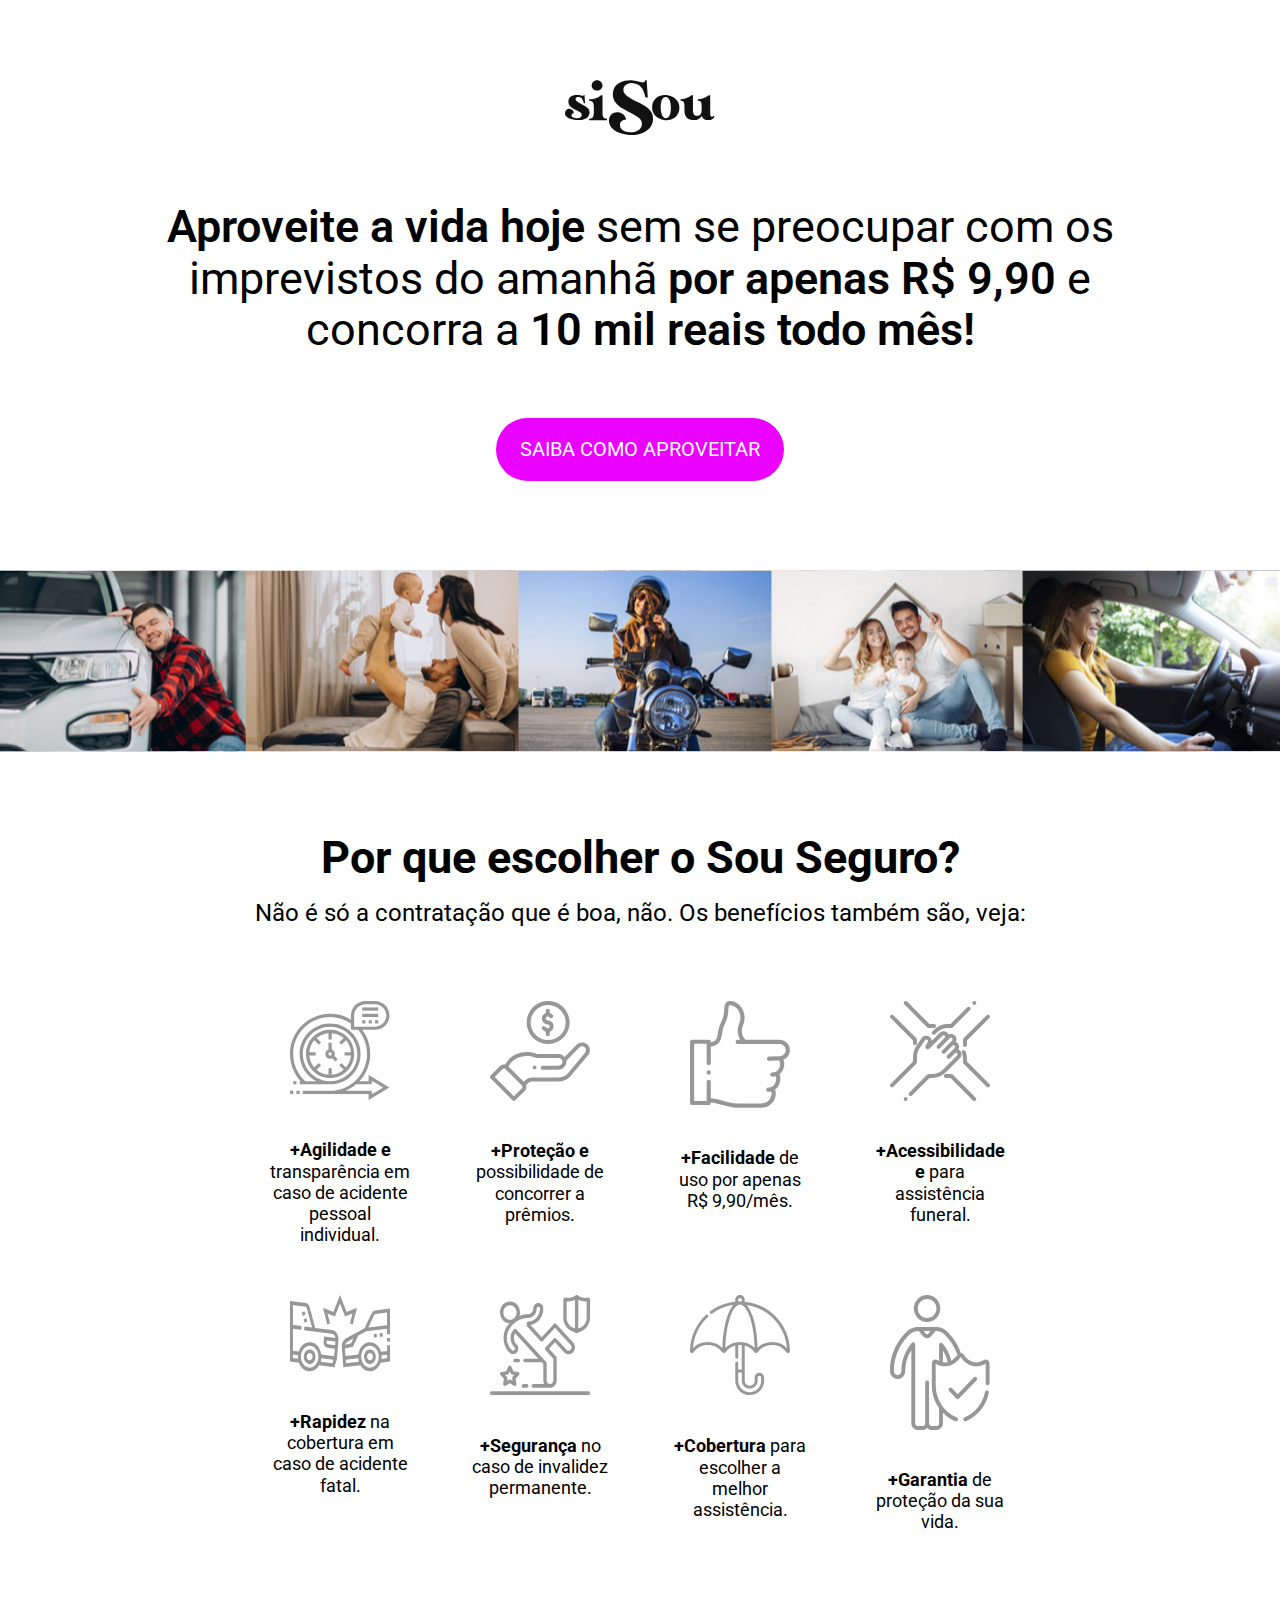
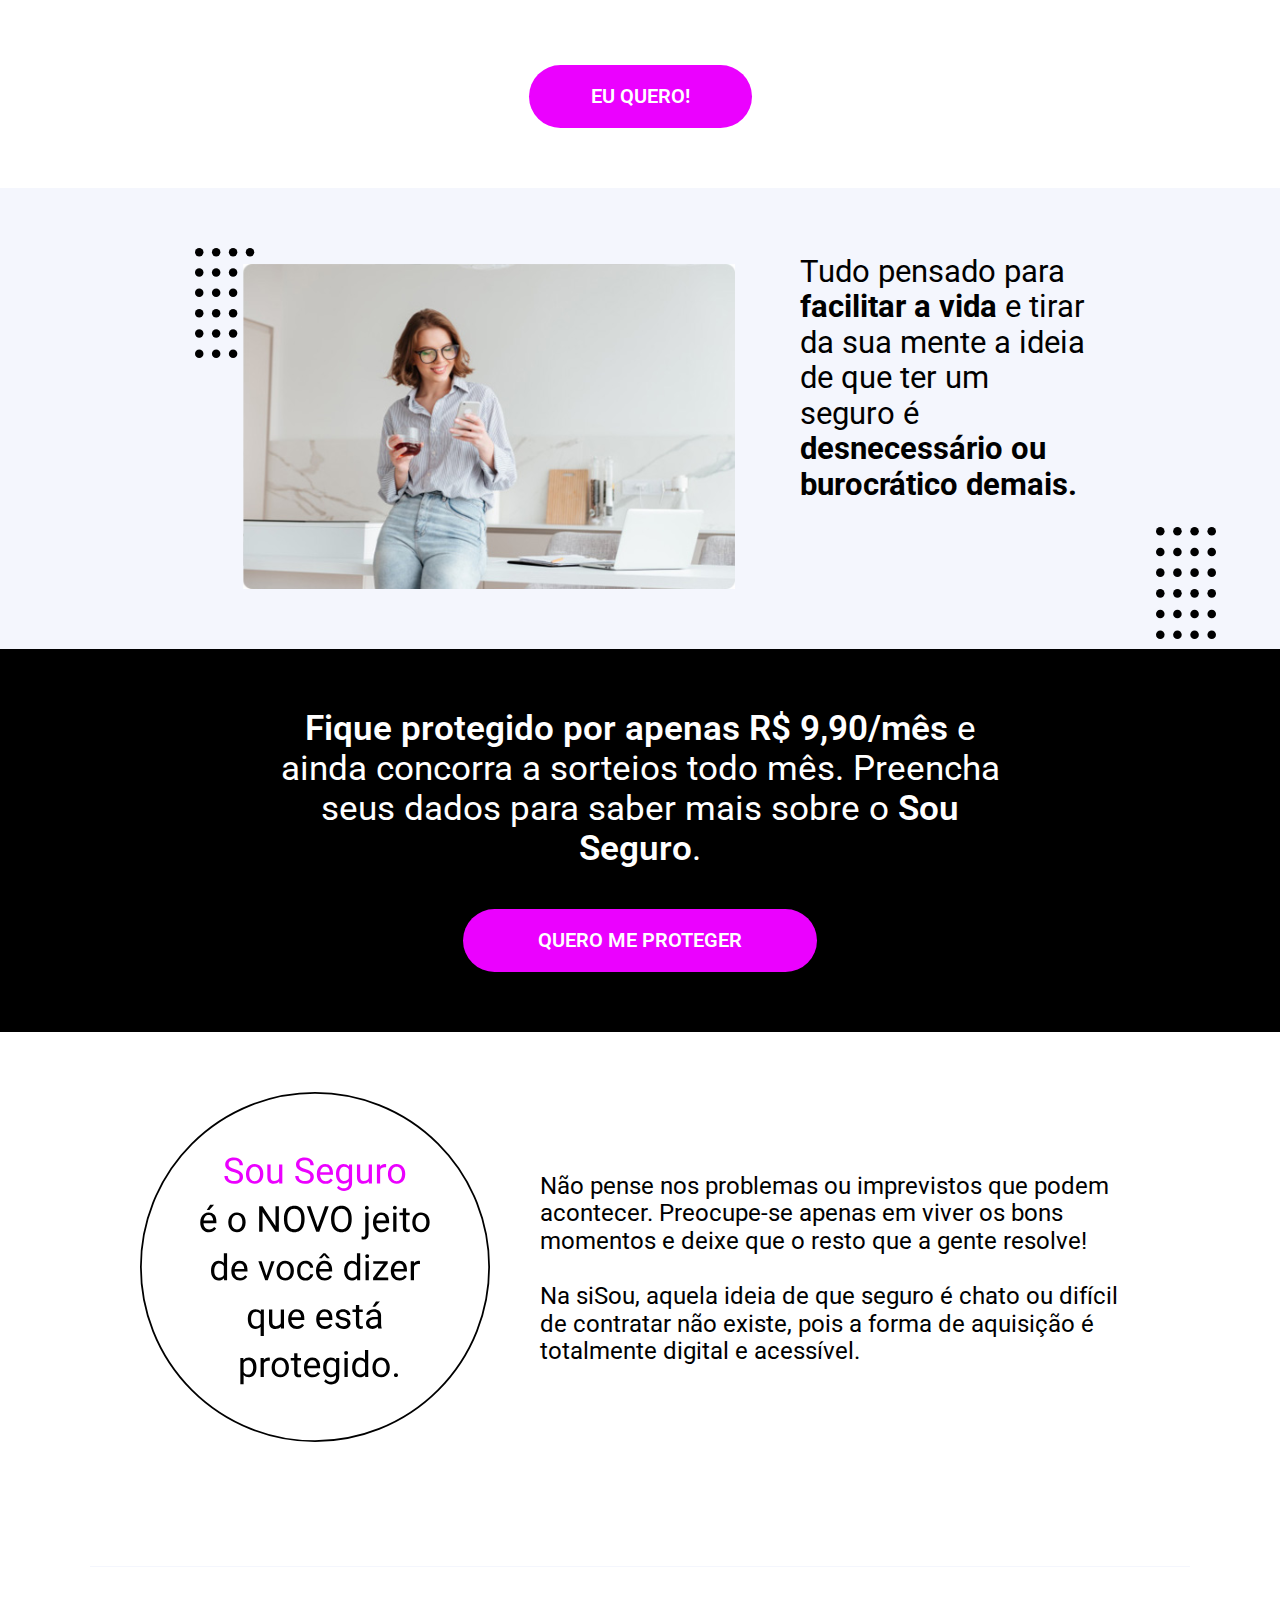
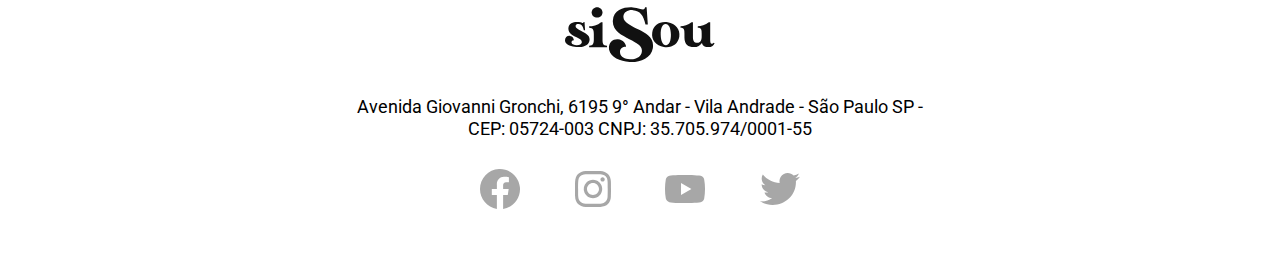
==== index.html @ 0c8514da "home changed for index" ====
<!DOCTYPE html>
<html lang="en">
  <head>
    <meta charset="UTF-8" />
    <meta http-equiv="X-UA-Compatible" content="IE=edge,chrome=1" />

    <!-- Meta para HTML puro -->
    <title></title>
    <meta
      name="viewport"
      content="width=device-width, initial-scale=1, maximum-scale=5"
    />
    <meta name="description" content="" />
    <meta name="keywords" content="Sample, HTML5, CSS3" />

    <!-- Meta para Publicação do Facebook -->
    <meta property="og:locale" content="pt-br" />
    <meta property="og:url" content="https://joilsonmslopes.github.io/sisou/" />
    <meta property="og:title" content="" />
    <meta property="og:site_name" content="" />
    <meta property="og:description" content="" />
    <!-- <meta
      property="og:image"
      content="./assets/img/placeholder-facebook-meta.jpg"
    /> -->
    <meta property="og:type" content="website" />

    <!-- Meta para Publicação do Twitter -->
    <meta name="twitter:site" content="" />
    <meta name="twitter:title" content="" />
    <meta name="twitter:description" content="" />
    <meta
      name="twitter:url"
      content="https://joilsonmslopes.github.io/sisou/"
    />
    <!-- <meta
      name="twitter:image"
      content="./assets/img/placeholder-facebook-meta.jpg"
    /> -->
    <meta name="twitter:card" content="summary" />

    <link rel="canonical" href="https://joilsonmslopes.github.io/sisou/" />
    <!-- Tag exclusiva da Home -->
    
    <link
      rel="icon"
      type="image/png"
      sizes="32x32"
      href="imgs/favicon.png"
    />

    <link rel="stylesheet" href="css/styles.css" />
    <title>siSou</title>
  </head>
  <body>

    <header id="moduleHeader">
      <div class="container">
        <div class="logo">
          <img src="imgs/logo.svg" alt="Logomarca siSou">
        </div>
  
        <h1>
          <span>Aproveite a vida hoje</span> sem se preocupar com os imprevistos do amanhã <span>por apenas R$ 9,90</span>
          e concorra a <span>10 mil reais todo mês!</span>
        </h1>
  
        <a href="#" class="btn-cta">SAIBA COMO APROVEITAR</a>
      </div>
    </header>

    <section id="moduleBanner">
      <div class="banner-wrapper"></div>
    </section>

    <section id="moduleBenefits">
      <div class="container">
        <div class="title">
          <h2>Por que escolher o Sou Seguro?</h2>
          <p>Não é só a contratação que é boa, não. Os benefícios também são, veja:</p>
        </div>

        <div class="info-icon-wrapper">
          <div class="wrapper-2">
            <div class="info-icon-single">
              <img src="imgs/agilidade.svg" alt="+Agilidade">
              <h3><span>+Agilidade e</span> transparência em caso de acidente pessoal individual.</h3>
            </div>
  
            <div class="info-icon-single">
              <img src="imgs/protecao.svg" alt="+Proteção">
              <h3><span>+Proteção e</span> possibilidade de concorrer a prêmios.</h3>
            </div>
  
            <div class="info-icon-single">
              <img src="imgs/facilidade.svg" alt="+Facilidade">
              <h3><span>+Facilidade</span> de uso por apenas R$ 9,90/mês.</h3>
            </div>
  
            <div class="info-icon-single">
              <img src="imgs/acessibilidade.svg" alt="+Acessibilidade">
              <h3><span>+Acessibilidade e</span> para assistência funeral.</h3>
            </div>
          </div>
          
          <div class="wrapper-2">
            <div class="info-icon-single">
              <img src="imgs/rapidez.svg" alt="+Rapidez">
              <h3><span>+Rapidez</span> na cobertura em caso de acidente fatal.</h3>
            </div>
  
            <div class="info-icon-single">
              <img src="imgs/seguranca.svg" alt="+Segurança">
              <h3><span>+Segurança</span> no caso de invalidez permanente.</h3>
            </div>
  
            <div class="info-icon-single">
              <img src="imgs/cobertura.svg" alt="+Cobertura">
              <h3><span>+Cobertura</span> para escolher a melhor assistência.</h3>
            </div>
  
            <div class="info-icon-single">
              <img src="imgs/garantia.svg" alt="+Garantia">
              <h3><span>+Garantia</span> de proteção da sua vida.</h3>
            </div>
          </div>
        </div>
      </div>

      <a href="#" class="btn-cta">EU QUERO!</a>
    </section>
    
    <section id="moduleFeature">
      <div class="container">
        <div class="image">
          <img class="photo" src="imgs/image-feature-with-points.svg" alt="Mulher com suco olhando celular">
        </div>
        <div class="info">
          <img src="imgs/points-group-right.svg" alt="Imagem com pontinhos" class="points-right">
          <h2>Tudo pensado para <span>facilitar a vida</span> e tirar da sua mente a ideia de que ter um seguro é <span>desnecessário ou burocrático demais.</span></h2>
        </div>
      </div>
    </section>

    <section id="moduleFeature-1">
      <div class="container">
        <h2><span>Fique protegido por apenas R$ 9,90/mês</span> e ainda concorra a sorteios 
          todo mês. Preencha seus dados para saber mais sobre o <span>Sou Seguro</span>. 
          </h2>

        <a href="#" class="btn-cta">QUERO ME PROTEGER</a>
      </div>
    </section>

    <section id="moduleFeature-2">
      <div class="container">
        <div class="circle">
          <img src="imgs/circle-text.svg" alt="Sou Seguro.">
        </div>
        <div class="content">
          <p>Não pense nos problemas ou imprevistos que podem acontecer. Preocupe-se apenas em viver os bons momentos e deixe que o resto que a gente resolve!
            <br><br>
            Na siSou, aquela ideia de que seguro é chato ou difícil de contratar não existe, pois a forma de aquisição é totalmente digital e acessível. 
            </p>
        </div>
      </div>
    </section>

    <footer id="moduleFooter">
      <div class="container">
        <a href="#"><img class="logo" src="imgs/logo.svg" alt="Logotipo siSou"></a>
        <div class="text-content">
          <h3>Avenida Giovanni Gronchi, 6195 9° Andar - Vila Andrade - São Paulo SP - 
            CEP: 05724-003 CNPJ: 35.705.974/0001-55</h3>
          </div>
          <div class="icons">
            <a href="http://" target="_blank" rel="noopener noreferrer"><img src="imgs/facebook.svg" alt="Facebook"></a>
            <a href="http://" target="_blank" rel="noopener noreferrer"><img src="imgs/instagram.svg" alt="Instagram"></a>
            <a href="http://" target="_blank" rel="noopener noreferrer"><img src="imgs/youtube.svg" alt="YouTube"></a>
            <a href="http://" target="_blank" rel="noopener noreferrer"><img src="imgs/twitter.svg" alt="Twitter"></a>
            
          </div>
      </div>
      
    </footer>

  </body>
</html>
---- css/styles.css ----
@import url("https://fonts.googleapis.com/css2?family=Roboto:ital,wght@0,100;0,300;0,400;0,500;0,700;0,900;1,100;1,300;1,400;1,500;1,700;1,900&display=swap");
* {
  margin: 0;
  padding: 0;
  -webkit-box-sizing: border-box;
          box-sizing: border-box;
}

body {
  height: 100%;
  font-family: "Roboto", sans-serif;
}

html {
  line-height: 1.15;
  /* 1 */
  -webkit-text-size-adjust: 100%;
  /* 2 */
  font-family: "Roboto", sans-serif;
}

#moduleHeader {
  width: 100%;
  max-width: 1400px;
}

#moduleHeader .container {
  width: 100%;
  max-width: 1140px;
  margin: 0 auto;
  padding: 80px;
  display: -webkit-box;
  display: -ms-flexbox;
  display: flex;
  -webkit-box-orient: vertical;
  -webkit-box-direction: normal;
      -ms-flex-direction: column;
          flex-direction: column;
  -webkit-box-align: center;
      -ms-flex-align: center;
          align-items: center;
  -webkit-box-pack: center;
      -ms-flex-pack: center;
          justify-content: center;
}

@media only screen and (max-width: 560px) {
  #moduleHeader .container {
    padding: 30px;
  }
}

#moduleHeader .logo {
  width: 100%;
  text-align: center;
}

#moduleHeader .logo img {
  max-width: 150px;
}

#moduleHeader h1 {
  font-size: 2.81rem;
  font-weight: 400;
  text-align: center;
  margin-top: 62px;
}

#moduleHeader h1 span {
  font-weight: 600;
  font-size: 2.81rem;
}

@media only screen and (max-width: 768px) {
  #moduleHeader h1 span {
    font-size: 2.25rem;
  }
}

@media only screen and (max-width: 768px) {
  #moduleHeader h1 span {
    font-size: 1.75rem;
  }
}

@media only screen and (max-width: 768px) {
  #moduleHeader h1 {
    font-size: 2.25rem;
  }
}

@media only screen and (max-width: 768px) {
  #moduleHeader h1 {
    font-size: 1.75rem;
  }
}

#moduleHeader a.btn-cta {
  background-color: #EB01FF;
  color: white;
  font-size: 1.25rem;
  padding: 20px 24px;
  margin-top: 62px;
  border-radius: 50px;
  text-decoration: none;
}

@media only screen and (max-width: 768px) {
  #moduleHeader a.btn-cta {
    padding: 15px 19px;
    font-size: 1rem;
  }
}

@media only screen and (max-width: 560px) {
  #moduleHeader a.btn-cta {
    font-size: .9rem;
  }
}

#moduleBanner {
  width: 100%;
  max-width: 1400px;
  display: -webkit-box;
  display: -ms-flexbox;
  display: flex;
  -webkit-box-align: center;
      -ms-flex-align: center;
          align-items: center;
  -webkit-box-pack: center;
      -ms-flex-pack: center;
          justify-content: center;
}

#moduleBanner .banner-wrapper {
  width: 100%;
  height: 200px;
  background: url("../imgs/strip-fullscreen.svg");
  background-repeat: no-repeat;
  background-size: 100% 100%;
}

@media only screen and (max-width: 768px) {
  #moduleBanner .banner-wrapper {
    background: url("../imgs/strip-mediumscreen.svg");
    background-size: 100% 100%;
    background-repeat: no-repeat;
  }
}

@media only screen and (max-width: 560px) {
  #moduleBanner .banner-wrapper {
    background: url("../imgs/strip-mobile.svg");
    background-size: 100% 100%;
    background-repeat: no-repeat;
  }
}

#moduleBenefits {
  width: 100%;
  max-width: 1400px;
  display: -webkit-box;
  display: -ms-flexbox;
  display: flex;
  -webkit-box-orient: vertical;
  -webkit-box-direction: normal;
      -ms-flex-direction: column;
          flex-direction: column;
  -webkit-box-align: center;
      -ms-flex-align: center;
          align-items: center;
  -webkit-box-pack: center;
      -ms-flex-pack: center;
          justify-content: center;
}

#moduleBenefits .title {
  text-align: center;
}

#moduleBenefits .title h2 {
  font-size: 2.81rem;
  line-height: 3.43rem;
  font-weight: 700;
  margin-top: 70px;
}

@media only screen and (max-width: 768px) {
  #moduleBenefits .title h2 {
    font-size: 2.25rem;
    line-height: 2.43rem;
    padding: 0 5%;
    margin-top: 50px;
  }
}

@media only screen and (max-width: 768px) {
  #moduleBenefits .title h2 {
    font-size: 1.75rem;
    line-height: 2rem;
  }
}

#moduleBenefits .title p {
  font-size: 1.5rem;
  line-height: 3.43rem;
  font-weight: 400;
}

@media only screen and (max-width: 768px) {
  #moduleBenefits .title p {
    font-size: 1.25rem;
    line-height: 1.43rem;
    padding: 15px 5% 0 5%;
  }
}

@media only screen and (max-width: 560px) {
  #moduleBenefits .title p {
    font-size: 1rem;
    line-height: 1.25rem;
  }
}

#moduleBenefits .info-icon-wrapper {
  width: 100%;
  max-width: 1200px;
  margin: 40px auto;
  text-align: center;
}

#moduleBenefits .info-icon-wrapper .wrapper-2 {
  width: 100%;
  max-width: 1200px;
  display: -webkit-box;
  display: -ms-flexbox;
  display: flex;
  -webkit-box-align: start;
      -ms-flex-align: start;
          align-items: flex-start;
  -webkit-box-pack: center;
      -ms-flex-pack: center;
          justify-content: center;
}

#moduleBenefits .info-icon-wrapper .wrapper-2 .info-icon-single {
  padding: 20px;
  width: 100%;
  max-width: 200px;
}

#moduleBenefits .info-icon-wrapper .wrapper-2 .info-icon-single img {
  width: 100%;
  max-width: 100px;
}

#moduleBenefits .info-icon-wrapper .wrapper-2 .info-icon-single h3 {
  width: 100%;
  max-width: 200px;
  font-size: 1.15rem;
  font-weight: 400;
  margin: 25px auto 0 auto;
  padding: 10px;
}

#moduleBenefits .info-icon-wrapper .wrapper-2 .info-icon-single h3 span {
  font-size: 1.15rem;
  font-weight: 700;
}

@media only screen and (max-width: 768px) {
  #moduleBenefits .info-icon-wrapper .wrapper-2 .info-icon-single h3 span {
    font-size: 1rem;
  }
}

@media only screen and (max-width: 768px) {
  #moduleBenefits .info-icon-wrapper .wrapper-2 .info-icon-single h3 {
    font-size: 1rem;
  }
}

@media only screen and (max-width: 768px) {
  #moduleBenefits .info-icon-wrapper .wrapper-2 .info-icon-single {
    width: 100%;
    max-width: 270px;
  }
}

@media only screen and (max-width: 768px) {
  #moduleBenefits .info-icon-wrapper .wrapper-2 {
    -ms-flex-wrap: wrap;
        flex-wrap: wrap;
  }
}

#moduleBenefits a.btn-cta {
  width: 100%;
  max-width: 223px;
  background-color: #EB01FF;
  color: white;
  font-size: 1.25rem;
  padding: 20px 24px;
  font-weight: 600;
  margin-top: 62px;
  border-radius: 50px;
  text-decoration: none;
  text-align: center;
}

@media only screen and (max-width: 768px) {
  #moduleBenefits a.btn-cta {
    padding: 15px 19px;
    font-size: 1rem;
  }
}

@media only screen and (max-width: 560px) {
  #moduleBenefits a.btn-cta {
    margin-top: 42px;
    font-size: .9rem;
  }
}

#moduleFeature {
  width: 100%;
  max-width: 1400px;
  padding: 60px;
  margin-top: 60px;
  background-color: #F4F6FD;
  position: relative;
}

#moduleFeature .container {
  width: 100%;
  max-width: 900px;
  margin: 0 auto;
  display: -webkit-box;
  display: -ms-flexbox;
  display: flex;
  -webkit-box-align: center;
      -ms-flex-align: center;
          align-items: center;
  -webkit-box-pack: center;
      -ms-flex-pack: center;
          justify-content: center;
}

@media only screen and (max-width: 992px) {
  #moduleFeature .container {
    -webkit-box-orient: vertical;
    -webkit-box-direction: normal;
        -ms-flex-direction: column;
            flex-direction: column;
  }
}

#moduleFeature .container .image {
  width: 60%;
  position: relative;
  display: -webkit-box;
  display: -ms-flexbox;
  display: flex;
  -webkit-box-align: center;
      -ms-flex-align: center;
          align-items: center;
  -webkit-box-pack: center;
      -ms-flex-pack: center;
          justify-content: center;
}

#moduleFeature .container .image .photo {
  position: relative;
  width: 100%;
  max-width: 581px;
  min-width: 300px;
  z-index: 99;
}

@media only screen and (max-width: 992px) {
  #moduleFeature .container .image {
    width: 100%;
  }
}

#moduleFeature .container .info {
  width: 40%;
  max-width: 350px;
  display: -webkit-box;
  display: -ms-flexbox;
  display: flex;
  -webkit-box-align: center;
      -ms-flex-align: center;
          align-items: center;
  -webkit-box-pack: center;
      -ms-flex-pack: center;
          justify-content: center;
}

#moduleFeature .container .info h2 {
  font-size: 1.93rem;
  margin: -70px 0px 10px 65px;
  font-weight: 400;
}

@media only screen and (max-width: 992px) {
  #moduleFeature .container .info h2 {
    margin: 60px 0px 30px 0px;
  }
}

@media only screen and (max-width: 768px) {
  #moduleFeature .container .info h2 {
    font-size: 1.5rem;
  }
}

@media only screen and (max-width: 560px) {
  #moduleFeature .container .info h2 {
    font-size: 1.25rem;
  }
}

#moduleFeature .container .info h2 span {
  font-weight: 700;
}

@media only screen and (max-width: 992px) {
  #moduleFeature .container .info {
    width: 100%;
    max-width: 500px;
    margin: 0 auto;
  }
}

#moduleFeature .container .points-right {
  width: 100%;
  max-width: 60px;
  position: absolute;
  bottom: 10px;
  right: 5%;
}

@media only screen and (max-width: 768px) {
  #moduleFeature .container .points-right {
    width: 100%;
    max-width: 50px;
  }
}

@media only screen and (max-width: 560px) {
  #moduleFeature .container .points-right {
    width: 100%;
    max-width: 40px;
  }
}

#moduleFeature-1 {
  width: 100%;
  max-width: 1400px;
  padding: 60px;
  background-color: #000000;
}

@media only screen and (max-width: 768px) {
  #moduleFeature-1 {
    padding: 60px 40px;
  }
}

@media only screen and (max-width: 560px) {
  #moduleFeature-1 {
    padding: 60px 30px;
  }
}

#moduleFeature-1 .container {
  width: 100%;
  max-width: 800px;
  margin: 0 auto;
  display: -webkit-box;
  display: -ms-flexbox;
  display: flex;
  -webkit-box-orient: vertical;
  -webkit-box-direction: normal;
      -ms-flex-direction: column;
          flex-direction: column;
  -webkit-box-align: center;
      -ms-flex-align: center;
          align-items: center;
  -webkit-box-pack: center;
      -ms-flex-pack: center;
          justify-content: center;
}

#moduleFeature-1 .container h2 {
  color: #ffffff;
  text-align: center;
  font-weight: 400;
  padding: 0px 30px;
  font-size: 2.18rem;
}

#moduleFeature-1 .container h2 span {
  font-weight: 600;
}

@media only screen and (max-width: 768px) {
  #moduleFeature-1 .container h2 {
    font-size: 1.8rem;
    padding: 0px 20px;
  }
}

@media only screen and (max-width: 560px) {
  #moduleFeature-1 .container h2 {
    font-size: 1.5rem;
    padding: 0px 10px;
  }
}

#moduleFeature-1 .container a.btn-cta {
  width: 100%;
  max-width: 354px;
  background-color: #EB01FF;
  color: white;
  font-size: 1.25rem;
  padding: 20px 24px;
  font-weight: 600;
  margin-top: 40px;
  border-radius: 50px;
  text-decoration: none;
  text-align: center;
}

@media only screen and (max-width: 768px) {
  #moduleFeature-1 .container a.btn-cta {
    max-width: 304px;
    padding: 15px 19px;
    font-size: 1rem;
  }
}

@media only screen and (max-width: 560px) {
  #moduleFeature-1 .container a.btn-cta {
    font-size: .9rem;
  }
}

#moduleFeature-2 {
  width: 100%;
  max-width: 1400px;
  padding: 60px;
}

@media only screen and (max-width: 768px) {
  #moduleFeature-2 {
    padding: 60px 40px;
  }
}

@media only screen and (max-width: 560px) {
  #moduleFeature-2 {
    padding: 60px 30px;
  }
}

#moduleFeature-2 .container {
  width: 100%;
  max-width: 1000px;
  margin: 0 auto;
  display: -webkit-box;
  display: -ms-flexbox;
  display: flex;
  -webkit-box-align: center;
      -ms-flex-align: center;
          align-items: center;
  -webkit-box-pack: justify;
      -ms-flex-pack: justify;
          justify-content: space-between;
}

@media only screen and (max-width: 992px) {
  #moduleFeature-2 .container {
    -webkit-box-orient: vertical;
    -webkit-box-direction: normal;
        -ms-flex-direction: column;
            flex-direction: column;
  }
}

#moduleFeature-2 .container .circle {
  width: 100%;
  max-width: 400px;
  min-width: 250px;
}

@media only screen and (max-width: 992px) {
  #moduleFeature-2 .container .circle {
    display: -webkit-box;
    display: -ms-flexbox;
    display: flex;
    -webkit-box-align: center;
        -ms-flex-align: center;
            align-items: center;
    -webkit-box-pack: center;
        -ms-flex-pack: center;
            justify-content: center;
  }
}

#moduleFeature-2 .container .circle img {
  width: 100%;
  max-width: 350px;
}

@media only screen and (max-width: 768px) {
  #moduleFeature-2 .container .circle img {
    max-width: 300;
  }
}

@media only screen and (max-width: 560px) {
  #moduleFeature-2 .container .circle img {
    max-width: 275px;
  }
}

#moduleFeature-2 .container .content {
  width: 100%;
  max-width: 600px;
}

@media only screen and (max-width: 992px) {
  #moduleFeature-2 .container .content {
    margin-top: 40px;
  }
}

#moduleFeature-2 .container .content p {
  font-size: 1.5rem;
  font-weight: 400;
}

@media only screen and (max-width: 992px) {
  #moduleFeature-2 .container .content p {
    text-align: center;
  }
}

@media only screen and (max-width: 768px) {
  #moduleFeature-2 .container .content p {
    font-size: 1.25rem;
  }
}

@media only screen and (max-width: 560px) {
  #moduleFeature-2 .container .content p {
    font-size: 1rem;
  }
}

#moduleFooter {
  width: 100%;
  max-width: 1400px;
  margin-top: 60px;
}

#moduleFooter .container {
  width: 100%;
  max-width: 1100px;
  border-top: 1px solid #F4F6FD;
  margin: 0 auto;
  display: -webkit-box;
  display: -ms-flexbox;
  display: flex;
  -webkit-box-orient: vertical;
  -webkit-box-direction: normal;
      -ms-flex-direction: column;
          flex-direction: column;
  -webkit-box-align: center;
      -ms-flex-align: center;
          align-items: center;
  -webkit-box-pack: center;
      -ms-flex-pack: center;
          justify-content: center;
  padding: 40px;
}

#moduleFooter .container .logo {
  width: 100%;
  max-width: 150px;
}

@media only screen and (max-width: 560px) {
  #moduleFooter .container .logo {
    max-width: 100px;
  }
}

#moduleFooter .container .text-content {
  margin-top: 30px;
  width: 100%;
  max-width: 600px;
  text-align: center;
}

#moduleFooter .container .text-content h3 {
  font-size: 1.15rem;
  font-weight: 400;
}

@media only screen and (max-width: 560px) {
  #moduleFooter .container .text-content h3 {
    font-size: 1rem;
  }
}

#moduleFooter .container .icons {
  width: 100%;
  max-width: 320px;
  display: -webkit-box;
  display: -ms-flexbox;
  display: flex;
  -webkit-box-align: center;
      -ms-flex-align: center;
          align-items: center;
  -webkit-box-pack: justify;
      -ms-flex-pack: justify;
          justify-content: space-between;
  margin-top: 30px;
}

#moduleFooter .container .icons a {
  text-decoration: none;
}

#moduleFooter .container .icons img {
  width: 100%;
  max-width: 40px;
}
/*# sourceMappingURL=styles.css.map */
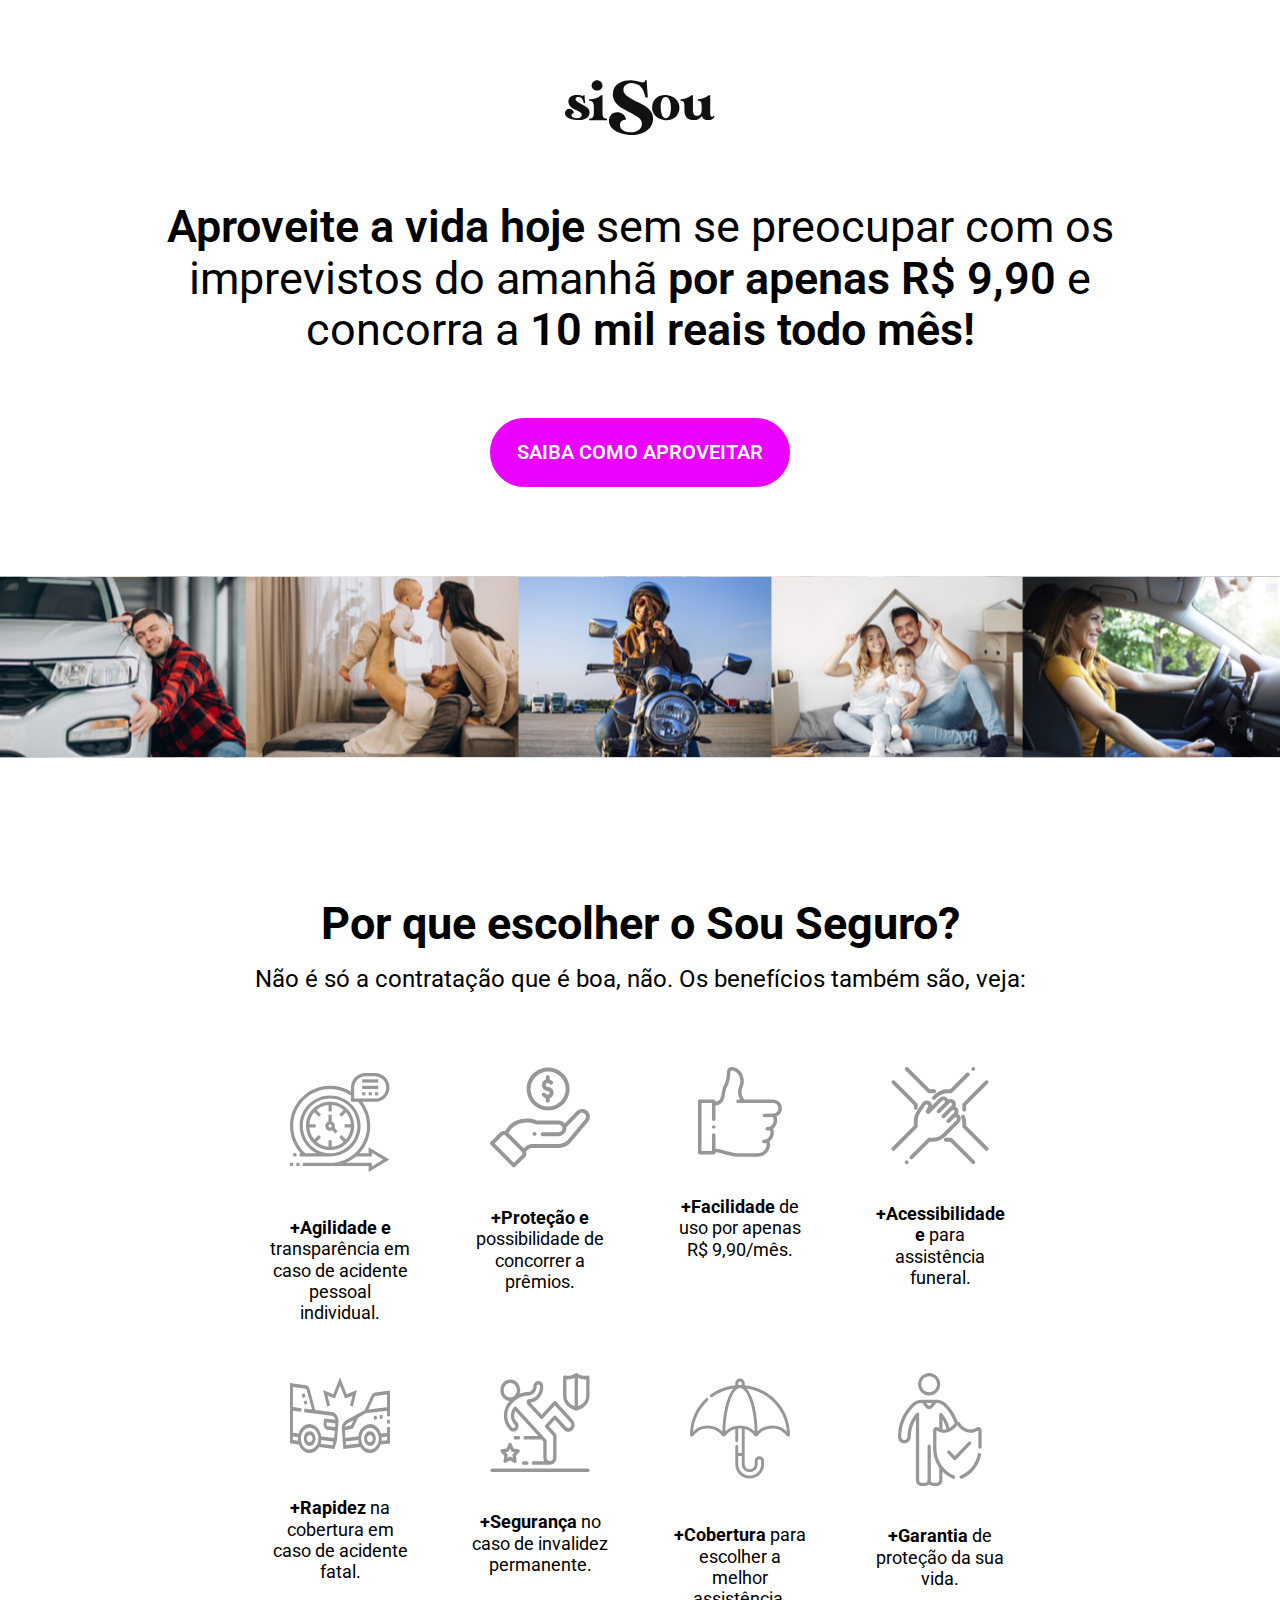
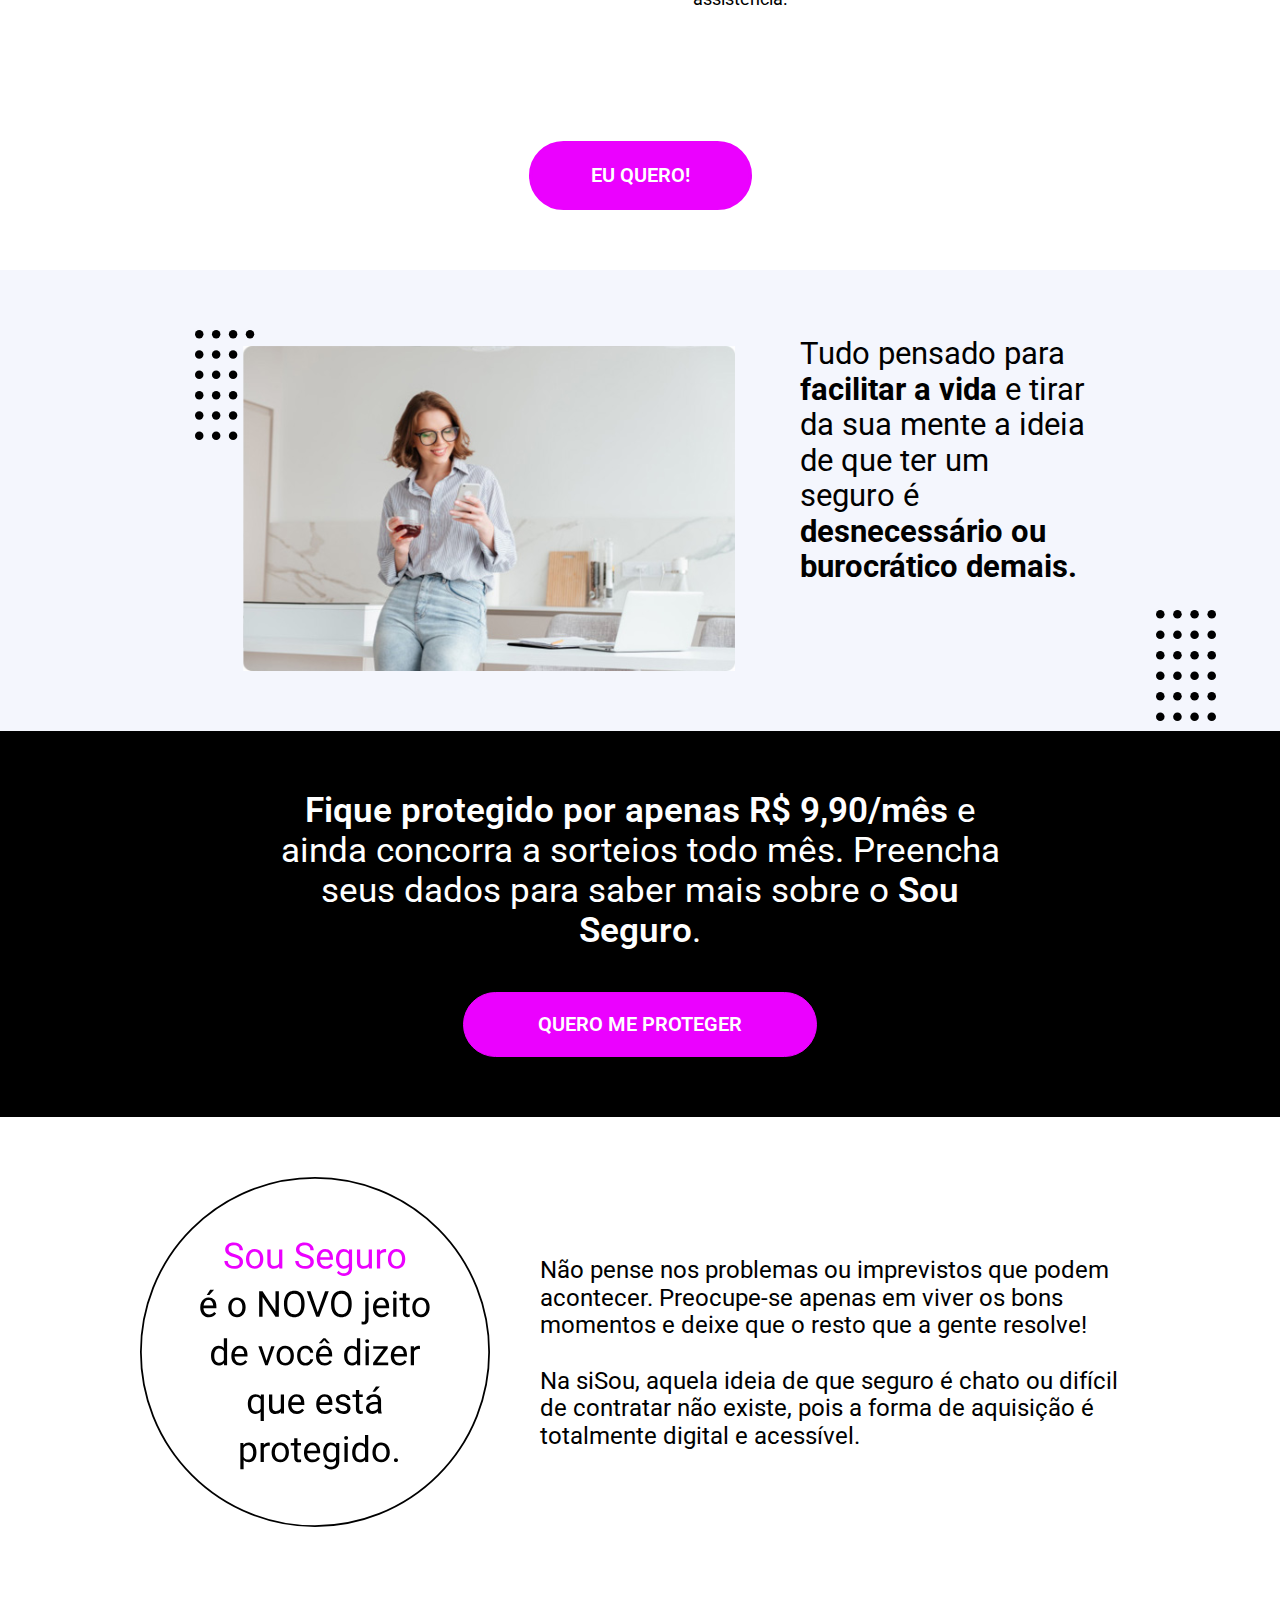
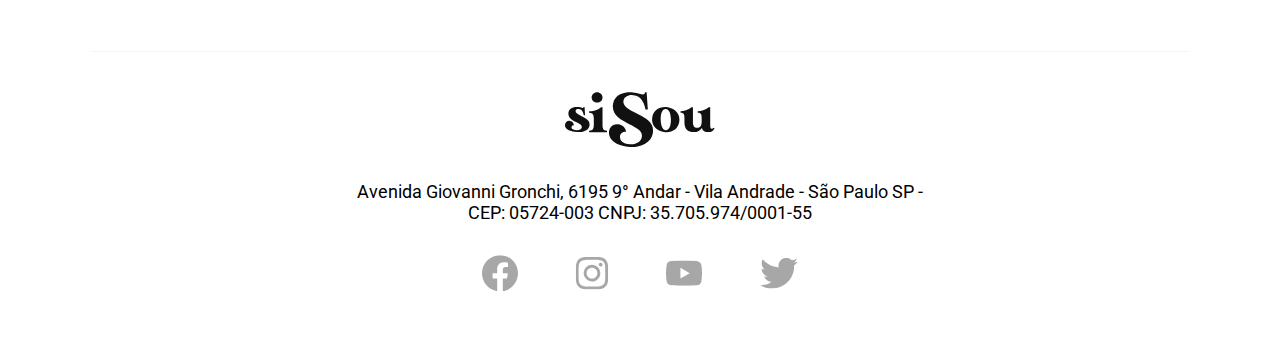
==== commit 5769f0cb: "update layout size and svg transitions" ====
--- a/index.html
+++ b/index.html
@@ -16,9 +16,9 @@
     <!-- Meta para Publicação do Facebook -->
     <meta property="og:locale" content="pt-br" />
     <meta property="og:url" content="https://joilsonmslopes.github.io/sisou/" />
-    <meta property="og:title" content="" />
-    <meta property="og:site_name" content="" />
-    <meta property="og:description" content="" />
+    <meta property="og:title" content="Sou Seguro é o NOVO jeito de você dizer que está protegido." />
+    <meta property="og:site_name" content="siSou" />
+    <meta property="og:description" content="Aproveite a vida hoje sem se preocupar com os imprevistos do amanhã." />
     <!-- <meta
       property="og:image"
       content="./assets/img/placeholder-facebook-meta.jpg"
@@ -26,9 +26,9 @@
     <meta property="og:type" content="website" />
 
     <!-- Meta para Publicação do Twitter -->
-    <meta name="twitter:site" content="" />
-    <meta name="twitter:title" content="" />
-    <meta name="twitter:description" content="" />
+    <meta name="twitter:site" content="Sou Seguro é o NOVO jeito de você dizer que está protegido." />
+    <meta name="twitter:title" content="siSou" />
+    <meta name="twitter:description" content="Aproveite a vida hoje sem se preocupar com os imprevistos do amanhã." />
     <meta
       name="twitter:url"
       content="https://joilsonmslopes.github.io/sisou/"
@@ -50,7 +50,7 @@
     />
 
     <link rel="stylesheet" href="css/styles.css" />
-    <title>siSou</title>
+    <title>siSou - Sou Seguro é o NOVO jeito de você dizer que está protegido.</title>
   </head>
   <body>
 
@@ -65,12 +65,14 @@
           e concorra a <span>10 mil reais todo mês!</span>
         </h1>
   
-        <a href="#" class="btn-cta">SAIBA COMO APROVEITAR</a>
+        <a href="https://sisou.com.br/lead" class="btn-cta">SAIBA COMO APROVEITAR</a>
       </div>
     </header>
 
     <section id="moduleBanner">
-      <div class="banner-wrapper"></div>
+      <div class="container">
+        <div class="banner-wrapper"></div>
+      </div>
     </section>
 
     <section id="moduleBenefits">
@@ -83,51 +85,113 @@
         <div class="info-icon-wrapper">
           <div class="wrapper-2">
             <div class="info-icon-single">
-              <img src="imgs/agilidade.svg" alt="+Agilidade">
+              <svg width="112" height="111" viewBox="0 0 112 111" fill="none" xmlns="http://www.w3.org/2000/svg">
+                <path d="M88.0582 89.8553H77.829C85.2834 81.833 89.8553 71.0953 89.8553 59.3045C89.8553 49.5282 86.678 40.097 80.8589 32.3479H95.2466C104.164 32.3479 111.421 25.0912 111.421 16.1739C111.421 7.25671 104.164 0 95.2466 0H84.4639C75.5467 0 68.29 7.25671 68.29 16.1739V20.9237C61.2651 16.6322 53.2572 14.3768 44.9276 14.3768C20.1545 14.3768 0 34.5314 0 59.3045C0 70.6801 4.32923 81.585 11.9975 89.8553H10.7826V93.4495H44.9276C63.7559 93.4495 79.0726 78.1327 79.0726 59.3045C79.0726 40.4762 63.7559 25.1595 44.9276 25.1595C26.0994 25.1595 10.7826 40.4762 10.7826 59.3045C10.7826 72.657 18.4886 84.2447 29.6864 89.8553H17.1066C8.51648 82.0271 3.59421 70.9353 3.59421 59.3045C3.59421 36.5136 22.1367 17.9711 44.9276 17.9711C53.3453 17.9711 61.3945 20.4942 68.29 25.2332V32.3479H76.226C82.6884 39.8454 86.261 49.3773 86.261 59.3045C86.261 82.0954 67.7185 100.638 44.9276 100.638H14.3768V104.232H44.9276H88.0582V111L111.32 97.0437L88.0582 83.0874V89.8553ZM14.3768 59.3045C14.3768 42.4584 28.0816 28.7537 44.9276 28.7537C61.7737 28.7537 75.4784 42.4584 75.4784 59.3045C75.4784 76.1505 61.7737 89.8553 44.9276 89.8553C28.0816 89.8553 14.3768 76.1505 14.3768 59.3045ZM71.8842 16.1739C71.8842 9.23712 77.5271 3.59421 84.4639 3.59421H95.2466C102.183 3.59421 107.826 9.23712 107.826 16.1739C107.826 23.1108 102.183 28.7537 95.2466 28.7537H71.8842V16.1739ZM91.6524 89.4347L104.333 97.0437L91.6524 104.653V100.638H62.5267C66.7499 98.8336 70.6352 96.3931 74.0785 93.4495H91.6524V89.4347Z" fill="#979797"/>
+                <path d="M3.59424 89.8552H7.18845V93.4494H3.59424V89.8552Z" fill="#979797"/>
+                <path d="M0 100.638H3.59421V104.232H0V100.638Z" fill="#979797"/>
+                <path d="M7.18848 100.638H10.7827V104.232H7.18848V100.638Z" fill="#979797"/>
+                <path d="M71.8841 59.3045C71.8841 44.4406 59.7914 32.3479 44.9275 32.3479C30.0637 32.3479 17.9709 44.4406 17.9709 59.3045C17.9709 74.1683 30.0637 86.2611 44.9275 86.2611C59.7914 86.2611 71.8841 74.1683 71.8841 59.3045ZM32.2202 69.4707L27.2045 74.4864C24.0649 70.8275 22.045 66.1928 21.655 61.1034H28.7536V57.5092H21.6568C22.0468 52.418 24.0667 47.785 27.2063 44.1261L32.222 49.1418L34.7631 46.6007L29.7474 41.585C33.4063 38.4455 38.041 36.4255 43.1304 36.0356V43.1305H46.7246V36.0338C51.8158 36.4237 56.4488 38.4437 60.1077 41.5832L55.092 46.5989L57.6331 49.1401L62.6488 44.1243C65.7883 47.7832 67.8083 52.418 68.1982 57.5074H61.1015V61.1016H68.1982C67.8083 66.1928 65.7883 70.8257 62.6488 74.4846L57.6331 69.4689L55.092 72.01L60.1077 77.0257C56.4488 80.1653 51.814 82.1852 46.7246 82.5752V75.4784H43.1304V82.5752C38.0392 82.1852 33.4063 80.1653 29.7474 77.0257L34.7631 72.01L32.2202 69.4707Z" fill="#979797"/>
+                <path d="M44.9277 64.6959C45.758 64.6959 46.5343 64.4928 47.237 64.155L50.8456 67.7636L53.3867 65.2225L49.7781 61.6139C50.1159 60.9112 50.319 60.1349 50.319 59.3046C50.319 56.9648 48.8112 54.9879 46.7248 54.2439V46.7249H43.1306V54.2439C41.0441 54.9879 39.5364 56.9648 39.5364 59.3046C39.5364 62.277 41.9553 64.6959 44.9277 64.6959ZM44.9277 57.5075C45.9179 57.5075 46.7248 58.3144 46.7248 59.3046C46.7248 60.2948 45.9179 61.1017 44.9277 61.1017C43.9375 61.1017 43.1306 60.2948 43.1306 59.3046C43.1306 58.3144 43.9375 57.5075 44.9277 57.5075Z" fill="#979797"/>
+                <path d="M80.8696 7.18848H98.8407V10.7827H80.8696V7.18848Z" fill="#979797"/>
+                <path d="M80.8696 14.377H98.8407V17.9712H80.8696V14.377Z" fill="#979797"/>
+                <path d="M95.2466 21.5652H98.8408V25.1594H95.2466V21.5652Z" fill="#979797"/>
+                <path d="M88.0581 21.5652H91.6523V25.1594H88.0581V21.5652Z" fill="#979797"/>
+                <path d="M80.8696 21.5652H84.4638V25.1594H80.8696V21.5652Z" fill="#979797"/>
+              </svg>
               <h3><span>+Agilidade e</span> transparência em caso de acidente pessoal individual.</h3>
             </div>
   
             <div class="info-icon-single">
-              <img src="imgs/protecao.svg" alt="+Proteção">
+              <svg width="101" height="101" viewBox="0 0 101 101" fill="none" xmlns="http://www.w3.org/2000/svg">
+                <path d="M46.3786 68.4505C47.1485 67.6796 47.1485 66.4321 46.3786 65.6611C45.6086 64.8931 44.3611 64.8931 43.5911 65.6611C42.8222 66.4321 42.8222 67.6796 43.5911 68.4505C44.3611 69.2185 45.6086 69.2185 46.3786 68.4505Z" fill="#979797"/>
+                <path d="M37.0466 21.6767C37.0466 33.6286 46.7714 43.3532 58.7231 43.3532C70.675 43.3532 80.3998 33.6286 80.3998 21.6767C80.3998 9.7238 70.675 0 58.7231 0C46.7714 0 37.0466 9.7238 37.0466 21.6767ZM76.4585 21.6767C76.4585 31.4552 68.5028 39.4119 58.7231 39.4119C48.9436 39.4119 40.9879 31.4552 40.9879 21.6767C40.9879 11.898 48.9436 3.94126 58.7231 3.94126C68.5028 3.94126 76.4585 11.898 76.4585 21.6767Z" fill="#979797"/>
+                <path d="M22.698 100.339C23.4613 101.109 24.7049 101.117 25.4788 100.355L35.0331 90.9433C36.6558 89.3195 37.1496 86.9163 36.4353 84.8276L38.4902 82.8459C39.597 81.7768 41.0541 81.1877 42.5941 81.1877H68.7906C73.4382 81.1877 77.8309 79.4033 81.1611 76.1625C81.2976 76.0287 80.1206 77.4157 99.033 54.8123C101.838 51.4937 101.418 46.5111 98.0965 43.7025C94.7954 40.921 89.851 41.3204 87.0378 44.5824L75.4103 56.5331C73.9416 54.7266 71.7029 53.5996 69.2833 53.5996H47.3092C44.1823 52.2917 40.8647 51.6294 37.4411 51.6294C27.9523 51.6294 19.6664 56.0125 15.2198 64.2291C13.3468 63.8748 11.371 64.4407 9.94929 65.8624L0.57486 75.2647C-0.190183 76.0327 -0.192151 77.2743 0.572153 78.0442L22.698 100.339ZM37.4401 55.5707C40.4584 55.5707 43.3766 56.178 46.1157 57.3762C46.3651 57.4851 46.6336 57.5418 46.9059 57.5418H69.2833C71.42 57.5418 73.2246 59.284 73.2246 61.4821C73.2246 63.6555 71.4565 65.4236 69.2833 65.4236H53.2054C52.1178 65.4236 51.2352 66.3062 51.2352 67.3937C51.2352 68.483 52.1178 69.3649 53.2054 69.3649H69.2833C73.6297 69.3649 77.1659 65.8287 77.1659 61.4821C77.1659 61.1357 77.1407 60.7922 77.0966 60.4524C88.3449 48.8893 89.9311 47.2646 89.9984 47.1838C91.4026 45.5266 93.8963 45.3157 95.5547 46.7142C97.2149 48.1174 97.4248 50.6094 96.0167 52.2762L78.3419 73.4062C75.7607 75.8836 72.3728 77.2474 68.7906 77.2474H42.5941C40.0264 77.2474 37.597 78.229 35.753 80.0097L34.0783 81.6265L18.6405 66.1886C22.2486 59.4205 29.0197 55.5707 37.4401 55.5707ZM12.7387 68.6476C13.3882 67.9981 14.3863 67.8806 15.1784 68.3704C15.5192 68.5784 14.5403 67.6862 32.2457 85.3687C33.0341 86.1559 32.9917 87.411 32.2572 88.1453L24.1121 96.1695L4.75019 76.6593L12.7387 68.6476Z" fill="#979797"/>
+                <path d="M56.3585 9.85363V12.1626C54.0648 12.9759 52.4172 15.1666 52.4172 17.7354C52.4172 20.9952 55.0686 23.6478 58.3286 23.6478C59.4152 23.6478 60.2997 24.5314 60.2997 25.6179C60.2997 26.7045 59.4152 27.5881 58.3286 27.5881C57.4874 27.5881 56.5778 27.0586 55.7703 26.0972C55.0696 25.2646 53.827 25.157 52.9935 25.8574C52.1612 26.5582 52.0533 27.8007 52.754 28.6333C53.8068 29.8864 55.0457 30.7594 56.3585 31.2002V33.4995C56.3585 34.589 57.241 35.4706 58.3286 35.4706C59.4172 35.4706 60.2997 34.589 60.2997 33.4995V31.1906C62.5931 30.3772 64.241 28.1868 64.241 25.6179C64.241 22.358 61.5893 19.7056 58.3286 19.7056C57.243 19.7056 56.3585 18.822 56.3585 17.7354C56.3585 16.6486 57.243 15.7643 58.3286 15.7643C59.0274 15.7643 59.7646 16.1213 60.4604 16.7949C61.2429 17.5516 62.4901 17.5304 63.2468 16.7489C64.0032 15.9673 63.983 14.7198 63.2015 13.9624C62.2016 12.9951 61.2005 12.4476 60.2997 12.1483V9.85363C60.2997 8.76409 59.4172 7.88251 58.3286 7.88251C57.241 7.88251 56.3585 8.76409 56.3585 9.85363Z" fill="#979797"/>
+              </svg>
+                
               <h3><span>+Proteção e</span> possibilidade de concorrer a prêmios.</h3>
             </div>
   
             <div class="info-icon-single">
-              <img src="imgs/facilidade.svg" alt="+Facilidade">
+              <svg width="84" height="90" viewBox="0 0 84 90" fill="none" xmlns="http://www.w3.org/2000/svg">
+                <path d="M1.75199 87.5547L15.7243 87.5547C16.6924 87.5547 17.4763 86.7698 17.4763 85.8027L17.4763 85.3116C20.6937 85.5653 23.9424 86.4624 27.3513 87.4068C31.4284 88.5356 35.6442 89.7026 39.9139 89.7026L59.5628 89.7026C64.9374 89.7026 69.2864 86.8693 71.1963 82.1235C72.2839 79.4205 72.3314 76.6329 71.4271 74.555C72.7603 73.598 73.8689 72.2683 74.6765 70.6177C76.1346 67.6374 76.2797 64.2631 75.1656 61.6643C77.0756 60.1676 78.2536 58.0168 78.7909 55.9445C79.4207 53.5174 79.2417 51.1539 78.4022 49.3491C81.6343 48.0505 83.9285 44.9518 83.9285 41.3947C83.9285 38.952 82.9812 36.7054 81.2622 35.0684C79.6013 33.4878 77.3839 32.6174 75.0178 32.6174L46.5624 32.6184C43.6779 29.4811 42.7153 24.893 44.2372 21.2294C46.5204 15.7342 46.3926 11.2967 43.8085 6.39203C41.9423 2.85064 37.4473 1.11953e-05 33.9587 1.08903e-05C33.6787 1.08658e-05 33.4058 0.0182375 33.1404 0.0565446C30.9913 0.363261 29.493 1.84429 29.0295 4.11909C28.8772 4.86731 28.8314 5.74962 28.7786 6.77162C28.6317 9.60684 28.4308 13.4895 25.9481 18.2463C24.4979 21.0231 23.998 23.9805 23.5553 26.5894C22.7433 31.3901 22.2596 34.2398 17.4764 34.7626L17.4764 34.2863C17.4764 33.3182 16.6924 32.5343 15.7243 32.5343L1.752 32.5343C0.784894 32.5343 -2.70011e-06 33.3182 -2.78474e-06 34.2863L-7.28845e-06 85.8027C-7.37308e-06 86.7707 0.784889 87.5547 1.75199 87.5547ZM3.504 36.0383L13.9723 36.0383L13.9723 52.1595C13.9723 53.1269 14.757 53.9115 15.7243 53.9115C16.6924 53.9115 17.4764 53.1269 17.4764 52.1595L17.4764 38.2785C25.2508 37.5742 26.1824 32.068 27.011 27.1743C27.4289 24.7061 27.8606 22.1538 29.0541 19.867C31.8902 14.433 32.1238 9.93177 32.278 6.95243C32.3235 6.07082 32.3628 5.30976 32.4632 4.81803C32.6814 3.7486 33.1832 3.58976 33.6359 3.52504C35.5657 3.24939 39.2788 5.3135 40.7077 8.02536C42.8082 12.0132 42.8905 15.3373 41.0016 19.8843C39.329 23.9111 39.8646 28.7383 42.2069 32.6184L40.0471 32.6184C39.0797 32.6184 38.2951 33.403 38.2951 34.3704C38.2951 35.3384 39.0797 36.1224 40.0471 36.1224L75.0178 36.1214C76.4806 36.1214 77.8401 36.6489 78.8458 37.606C79.8631 38.5752 80.4245 39.9212 80.4245 41.3947C80.4245 44.1433 78.0602 46.43 75.1537 46.4928L66.3937 46.6837C65.4266 46.7047 64.659 47.5067 64.68 48.474C64.701 49.4285 65.4813 50.1877 66.4311 50.1877C66.4439 50.1877 66.4568 50.1877 66.4694 50.1877L74.662 50.0088C75.6118 50.8775 75.9403 52.979 75.3992 55.065C75.0916 56.2513 73.7367 60.1202 69.2116 60.1202C68.2443 60.1202 67.4596 60.9051 67.4596 61.8722C67.4596 62.8395 68.2443 63.6242 69.2116 63.6242C70.2346 63.6242 71.1715 63.492 72.0258 63.252C72.6362 64.8926 72.4746 67.1448 71.5285 69.0783C71.0428 70.0711 70.0685 71.543 68.331 72.3048C68.2798 72.3239 68.2298 72.3449 68.1796 72.3697C67.5152 72.6379 66.7432 72.804 65.8499 72.804C64.8816 72.804 64.0979 73.5879 64.0979 74.556C64.0979 75.5233 64.8816 76.308 65.8499 76.308C66.6785 76.308 67.4788 76.2113 68.2415 76.0232C68.687 77.1202 68.7215 78.8858 67.9451 80.8158C67.2945 82.4337 65.1736 86.1986 59.5628 86.1986L39.9139 86.1986C36.1205 86.1986 32.3154 85.1446 28.2867 84.0296C24.7691 83.0551 21.1474 82.0541 17.4763 81.7976L17.4764 67.9276C17.4764 66.9604 16.6924 66.1756 15.7243 66.1756C14.757 66.1756 13.9723 66.9604 13.9723 67.9276L13.9723 84.0507L3.504 84.0507L3.504 36.0383Z" fill="#979797"/>
+                <path d="M15.7244 61.7964C16.6925 61.7964 17.4764 61.0118 17.4764 60.0444L17.4764 60.0426C17.4764 59.0755 16.6925 58.2915 15.7244 58.2915C14.7571 58.2915 13.9724 59.0764 13.9724 60.0444C13.9724 61.0118 14.7571 61.7964 15.7244 61.7964Z" fill="#979797"/>
+              </svg>
+                
               <h3><span>+Facilidade</span> de uso por apenas R$ 9,90/mês.</h3>
             </div>
   
             <div class="info-icon-single">
-              <img src="imgs/acessibilidade.svg" alt="+Acessibilidade">
+              <svg width="97" height="97" viewBox="0 0 97 97" fill="none" xmlns="http://www.w3.org/2000/svg">
+                <path d="M22.3607 38.3189L22.3569 40.9297C22.3554 41.9761 23.2024 42.8256 24.2486 42.8271C24.2495 42.8271 24.2505 42.8271 24.2514 42.8271C25.2964 42.8271 26.1444 41.9806 26.146 40.9354L26.1509 37.5381C26.1516 37.0348 25.952 36.5517 25.596 36.1957L3.23429 13.834C2.49429 13.0946 1.29486 13.0944 0.55486 13.834C-0.184953 14.5738 -0.184953 15.7734 0.55486 16.5134L22.3607 38.3189Z" fill="#979797"/>
+                <path d="M36.1958 25.5959C36.5513 25.9511 37.033 26.1508 37.5355 26.1508C37.5362 26.1508 37.5374 26.1508 37.5381 26.1508L42.7945 26.1434C43.8408 26.1419 44.6879 25.2926 44.6864 24.2462C44.6848 23.2006 43.837 22.3543 42.7918 22.3543C42.7909 22.3543 42.7899 22.3543 42.789 22.3543L38.3188 22.3606L16.5136 0.554962C15.7738 -0.184662 14.5742 -0.184662 13.8342 0.554962C13.0943 1.29477 13.0943 2.49439 13.8342 3.23439L36.1958 25.5959Z" fill="#979797"/>
+                <path d="M81.8267 3.78906C82.3249 3.78906 82.8137 3.58634 83.1661 3.23377C83.5185 2.88158 83.7212 2.39279 83.7212 1.89453C83.7212 1.39627 83.5185 0.907477 83.1661 0.555095C82.8137 0.202713 82.3249 0 81.8267 0C81.3284 0 80.8396 0.202524 80.4872 0.555095C80.1348 0.907667 79.9321 1.39627 79.9321 1.89453C79.9321 2.39279 80.1348 2.88158 80.4872 3.23377C80.8396 3.58634 81.3284 3.78906 81.8267 3.78906Z" fill="#979797"/>
+                <path d="M41.0716 29.5558C40.3318 30.2958 40.3318 31.4952 41.0716 32.2352C41.4416 32.605 41.9264 32.7901 42.4112 32.7901C42.896 32.7901 43.381 32.605 43.7508 32.2352L45.4536 30.5322C48.2829 27.7029 52.0426 26.146 56.0429 26.146C56.0501 26.146 56.0575 26.146 56.0645 26.146L59.4618 26.1507C59.4627 26.1507 59.4635 26.1507 59.4644 26.1507C59.9668 26.1507 60.4488 25.9511 60.804 25.5958L77.6172 8.78285C78.357 8.04304 78.357 6.84343 77.6172 6.10342C76.8774 5.3638 75.6778 5.3638 74.938 6.10342L58.6808 22.3606L56.0698 22.3568C56.0605 22.3568 56.0518 22.3568 56.0427 22.3568C51.0306 22.3568 46.319 24.3081 42.7742 27.8528L41.0716 29.5558Z" fill="#979797"/>
+                <path d="M70.8492 37.5382L70.8568 42.7945C70.8583 43.8399 71.7061 44.6862 72.7513 44.6862C72.7523 44.6862 72.7532 44.6862 72.7542 44.6862C73.8005 44.6847 74.6476 43.8354 74.6461 42.7888L74.6396 38.3187L96.4451 16.5133C97.1849 15.7734 97.1849 14.5738 96.4451 13.8338C95.7055 13.0942 94.5056 13.0942 93.7658 13.8338L71.4041 36.1957C71.0484 36.5517 70.8485 37.0346 70.8492 37.5382Z" fill="#979797"/>
+                <path d="M96.445 80.4865L74.6394 58.6809L74.6432 56.0699C74.6468 53.5806 74.165 51.153 73.2113 48.854C72.8104 47.8874 71.7019 47.4291 70.7355 47.8298C69.7689 48.2307 69.3105 49.3392 69.7113 50.3056C70.4724 52.1404 70.8568 54.078 70.8539 56.0644L70.849 59.4616C70.8483 59.965 71.0479 60.4481 71.4039 60.8041L93.7658 83.166C94.1358 83.5358 94.6206 83.7209 95.1054 83.7209C95.5902 83.7209 96.0752 83.5358 96.445 83.166C97.1849 82.4259 97.185 81.2263 96.445 80.4865Z" fill="#979797"/>
+                <path d="M60.8042 71.4042C60.4488 71.0489 59.967 70.8493 59.4646 70.8493C59.4639 70.8493 59.4627 70.8493 59.462 70.8493L54.2056 70.8567C53.1592 70.8582 52.3122 71.7075 52.3137 72.7538C52.3152 73.7994 53.163 74.6457 54.2083 74.6457C54.2092 74.6457 54.2101 74.6457 54.2111 74.6457L58.6812 74.6395L80.4869 96.4451C80.8569 96.8149 81.3417 97 81.8265 97C82.3113 97 82.7963 96.8149 83.1661 96.4451C83.9059 95.7053 83.9059 94.5057 83.1661 93.7657L60.8042 71.4042Z" fill="#979797"/>
+                <path d="M15.1735 93.2108C14.6752 93.2108 14.1864 93.4133 13.834 93.7658C13.4816 94.1182 13.2789 94.607 13.2789 95.1053C13.2789 95.6035 13.4816 96.0923 13.834 96.4445C14.1864 96.7969 14.6752 96.9998 15.1735 96.9998C15.6717 96.9998 16.1605 96.7971 16.5129 96.4445C16.8672 96.0923 17.068 95.6035 17.068 95.1053C17.068 94.607 16.8672 94.1182 16.5129 93.7658C16.1605 93.4133 15.6717 93.2108 15.1735 93.2108Z" fill="#979797"/>
+                <path d="M67.7546 55.618C69.8355 53.537 69.8355 50.1508 67.7546 48.0696C67.3249 47.6399 66.8391 47.3004 66.3214 47.0483C66.7643 46.2602 67.0013 45.3684 67.0013 44.4397C67.0013 43.0141 66.4462 41.6737 65.4381 40.6654C64.9821 40.2096 64.4636 39.8536 63.9098 39.5975C64.8652 37.6109 64.5219 35.1508 62.8771 33.5058C61.2325 31.8616 58.7736 31.5177 56.7872 32.4722C56.5267 31.9116 56.1676 31.3947 55.7175 30.9446C53.6362 28.8637 50.2503 28.864 48.1691 30.9446L40.6052 38.5087C40.4609 36.9755 39.6695 35.5163 38.3244 34.5745C37.1231 33.7333 35.6675 33.4181 34.2258 33.6875C32.7841 33.9569 31.5405 34.7759 30.7236 35.9939L25.5339 43.733C23.4486 46.8429 22.349 50.466 22.3543 54.2107L22.3607 58.6807L0.555104 80.4865C-0.184709 81.2263 -0.184709 82.4259 0.555104 83.1659C0.924916 83.5357 1.40991 83.7208 1.89472 83.7208C2.37953 83.7208 2.86453 83.5357 3.23435 83.1659L25.596 60.8043C25.9518 60.4483 26.1517 59.9652 26.1509 59.4618L26.1434 54.2056C26.1392 51.2172 27.0165 48.3256 28.6811 45.8435L33.8706 38.1044C34.1157 37.7389 34.4889 37.4932 34.9215 37.4125C35.3538 37.3318 35.7909 37.4262 36.1512 37.6785C36.8497 38.1677 37.0505 39.122 36.6085 39.8512L34.5806 43.1961C33.941 44.251 34.1815 45.5694 35.152 46.331C36.1226 47.0926 37.4605 47.0119 38.3329 46.1397L50.8484 33.624C51.4522 33.0201 52.4345 33.0202 53.0383 33.624C53.3306 33.9165 53.4918 34.3053 53.4918 34.7189C53.4918 35.0699 53.3747 35.4022 53.1608 35.6739L45.7544 43.0976C45.0146 43.8374 45.0146 45.037 45.7544 45.777C46.4942 46.5167 47.6938 46.5167 48.4338 45.777L58.0084 36.1852C58.6122 35.5815 59.5945 35.5815 60.1981 36.1851C60.8019 36.789 60.8019 37.7712 60.1981 38.3749L50.615 47.9582C49.8752 48.698 49.8752 49.8976 50.615 50.6376C50.985 51.0075 51.4698 51.1926 51.9546 51.1926C52.4394 51.1926 52.9244 51.0075 53.2942 50.6376L60.7094 43.2223C61.3166 42.7456 62.2 42.7856 62.7591 43.3449C63.0516 43.6374 63.2126 44.0261 63.2126 44.4397C63.2126 44.8533 63.0516 45.2418 62.7591 45.5344L55.4752 52.8183C54.7354 53.5581 54.7354 54.7577 55.4752 55.4977C55.8452 55.8675 56.33 56.0526 56.8148 56.0526C57.2996 56.0526 57.7846 55.8675 58.1544 55.4977L63.0253 50.6269C63.6325 50.1492 64.5163 50.1894 65.0757 50.7491C65.3682 51.0414 65.5293 51.4303 65.5293 51.8439C65.5293 52.2575 65.3682 52.6462 65.0757 52.9386L51.5469 66.4676C48.7176 69.2969 44.9579 70.8538 40.9576 70.8538C40.9504 70.8538 40.943 70.8538 40.936 70.8538L37.5388 70.849C37.5378 70.849 37.5371 70.849 37.5361 70.849C37.0337 70.849 36.5517 71.0487 36.1965 71.4039L18.594 89.0064C17.8542 89.7462 17.8542 90.9458 18.594 91.6858C18.964 92.0556 19.4489 92.2407 19.9337 92.2407C20.4185 92.2407 20.9035 92.0556 21.2733 91.6858L38.3197 74.6392L40.9307 74.643C40.94 74.643 40.9487 74.643 40.9578 74.643C45.97 74.643 50.6815 72.6917 54.2263 69.147L67.7546 55.618Z" fill="#979797"/>
+              </svg>
+                
               <h3><span>+Acessibilidade e</span> para assistência funeral.</h3>
             </div>
           </div>
           
           <div class="wrapper-2">
             <div class="info-icon-single">
-              <img src="imgs/rapidez.svg" alt="+Rapidez">
+              <svg width="111" height="85" viewBox="0 0 111 85" fill="none" xmlns="http://www.w3.org/2000/svg">
+                <path d="M22.487 60.1188C18.92 59.6533 15.7155 62.8718 15.3417 67.2866C15.161 69.4264 15.6637 71.524 16.7578 73.1941C17.8508 74.8641 19.4056 75.9066 21.1342 76.1302C21.3646 76.1596 21.595 76.175 21.8242 76.175C23.3091 76.175 24.7385 75.5517 25.9072 74.3793C27.2566 73.0248 28.0989 71.1018 28.2796 68.9624C28.4602 66.8226 27.9578 64.7236 26.8637 63.055C25.7705 61.3849 24.2156 60.3424 22.487 60.1188ZM25.0447 68.5431C24.8582 70.7512 23.2548 72.3569 21.4719 72.1279C20.607 72.0145 19.8303 71.4947 19.2836 70.6589C18.737 69.8246 18.4853 68.7749 18.5769 67.7045C18.7506 65.6391 20.1656 64.0989 21.8083 64.0989C21.9213 64.0989 22.0344 64.1061 22.1483 64.1214C23.0143 64.2331 23.7913 64.7543 24.3376 65.5887C24.8842 66.423 25.1348 67.4727 25.0447 68.5431Z" fill="#979797"/>
+                <path d="M46.5787 38.7325L27.9963 36.3273L22.0705 14.54C21.4583 12.2871 20.6194 9.2014 17.8248 8.84077L0 6.5321V73.394L9.93768 74.6809C11.7735 79.7512 15.6793 83.5174 20.4569 84.1367C20.9186 84.1968 21.3782 84.2262 21.8343 84.2262C24.8042 84.2262 27.6618 82.9783 30.0015 80.6317C30.897 79.733 31.6795 78.7058 32.34 77.5824L49.2909 79.7763L52.0876 70.2704L53.8188 49.7868C54.0434 47.1232 53.4133 44.503 52.0425 42.4107C50.6718 40.3171 48.7319 39.012 46.5787 38.7325ZM17.4871 12.8435C18.1002 12.9229 18.3994 13.6567 18.9888 15.823L24.4394 35.8661L15.9933 34.7731L15.6545 38.7758L46.2399 42.7363C47.5294 42.9027 48.6923 43.6865 49.5155 44.9444C49.9818 45.6571 50.3003 46.4707 50.4686 47.33L37.8163 45.6922L37.3081 51.6959C37.1729 53.2962 37.5521 54.8682 38.373 56.1232C39.1951 57.3783 40.3604 58.1621 41.6522 58.3285L49.7378 59.3753L49.0423 67.604L34.6762 65.7439C33.8192 58.6584 29.1806 52.8908 23.1634 52.1123C19.7083 51.6651 16.3184 52.9105 13.6186 55.6173C11.7839 57.458 10.4187 59.8268 9.61798 62.4986L3.25195 61.6743V37.1702L12.4207 38.3565L12.7595 34.3538L3.25195 33.1228V10.9999L17.4871 12.8435ZM50.4154 51.3703L50.0766 55.3726L41.991 54.3262C41.5628 54.2714 41.1755 54.0088 40.9 53.5895C40.6246 53.1688 40.4982 52.645 40.5433 52.1152L40.7116 50.1138L50.4154 51.3703ZM3.25195 69.7688V65.7214L8.87278 66.4494C8.75657 67.8319 8.78606 69.1917 8.94389 70.5051L3.25195 69.7688ZM27.9532 77.5041C25.9298 79.5348 23.3869 80.4667 20.7954 80.134C15.4458 79.441 11.5478 73.4903 12.108 66.8687C12.3788 63.6603 13.6435 60.7756 15.6669 58.7449C17.4218 56.984 19.5649 56.0492 21.7927 56.0492C22.1347 56.0492 22.4804 56.0703 22.8258 56.115C28.1758 56.808 32.0735 62.7587 31.5136 69.3803C31.2425 72.5891 29.9778 75.4734 27.9532 77.5041ZM34.0021 73.7504C34.3794 72.4925 34.6323 71.1691 34.7473 69.7996L48.2509 71.5476L47.1036 75.4469L34.0021 73.7504Z" fill="#979797"/>
+                <path d="M88.749 76.175C88.9591 76.175 89.1713 76.1625 89.3849 76.136C92.954 75.7056 95.5749 71.7616 95.2272 67.3439C94.8792 62.9265 91.6917 59.6801 88.1235 60.112C86.3937 60.3216 84.8333 61.3502 83.73 63.0102C82.6269 64.6706 82.1118 66.7625 82.2804 68.9052C82.6076 73.0585 85.4441 76.175 88.749 76.175ZM86.2414 65.5665C86.7923 64.7375 87.5737 64.2234 88.4385 64.1186C90.2249 63.9032 91.8171 65.5257 91.9908 67.7338C92.1648 69.9434 90.8539 71.9154 89.0699 72.1304C88.2038 72.2367 87.358 71.9168 86.6874 71.2346C86.0176 70.5527 85.6023 69.5856 85.5176 68.5152C85.4329 67.4433 85.6901 66.3965 86.2414 65.5665Z" fill="#979797"/>
+                <path d="M94.5585 16.9925C91.8598 17.356 90.4102 20.4346 89.5438 22.2738L82.8107 36.5734L64.2882 46.6871C62.4714 47.6796 56.9466 50.6966 57.4828 57.5167L59.2342 79.7709L78.1701 77.4887C78.8248 78.6178 79.5995 79.6507 80.4904 80.5576C82.8413 82.9503 85.7262 84.2261 88.7298 84.2261C89.1568 84.2261 89.5846 84.1997 90.0147 84.1478C93.4722 83.7314 96.5932 81.6728 98.7996 78.3509C99.5324 77.2483 100.132 76.049 100.598 74.7843L111 73.5307V55.388H107.748V61.7917L100.978 62.6063C100.193 59.9288 98.8415 57.5475 97.0167 55.69C94.3327 52.9577 90.9498 51.6833 87.4924 52.1012C84.0349 52.5176 80.915 54.5762 78.7075 57.8981C77.2069 60.1552 76.2516 62.8145 75.8992 65.6305L61.5253 67.3621L60.8657 58.9825L69.8867 57.0344L75.5865 44.918L84.3667 40.1232L107.748 37.3043V43.3134H111V14.7804L94.5585 16.9925ZM107.748 65.8348V69.879L101.609 70.6185C101.775 69.2937 101.809 67.9338 101.7 66.5643L107.748 65.8348ZM81.22 60.4543C82.874 57.9639 85.2148 56.4194 87.8086 56.1064C88.1303 56.0674 88.452 56.0492 88.7717 56.0492C91.0244 56.0492 93.1889 57.0051 94.9513 58.7997C96.9635 60.8482 98.2114 63.744 98.4643 66.9542C98.7161 70.1641 97.9437 73.3046 96.2882 75.795C94.6331 78.2851 92.2934 79.8295 89.6996 80.1426C87.105 80.4542 84.5688 79.4997 82.5569 77.4497C80.5436 75.4007 79.2969 72.505 79.0439 69.2951C78.791 66.0849 79.5634 62.9447 81.22 60.4543ZM75.8067 69.6847C75.9151 71.0546 76.1602 72.3808 76.5294 73.6427L62.1552 75.3757L61.8404 71.3687L75.8067 69.6847ZM67.8373 53.391L61.0001 54.8682C61.7464 52.7441 63.7655 51.3731 65.6002 50.371L70.5224 47.6821L67.8373 53.391ZM107.748 33.2598L86.9547 35.7656L92.3532 24.3002C93.0736 22.7701 93.9252 21.1265 94.9109 20.9937L107.748 19.2664V33.2598Z" fill="#979797"/>
+                <path d="M111 47.3383H107.748V51.3631H111V47.3383Z" fill="#979797"/>
+                <path d="M69.3467 20.4389L66.5893 31.4191L69.6944 32.614L74.3206 14.1933L62.8497 18.8303L55.5 0L48.1503 18.8303L36.6794 14.1933L41.3056 32.614L44.4107 31.4191L41.6533 20.4374L49.8419 23.7496L55.5 9.25292L61.1581 23.7496L69.3467 20.4389Z" fill="#979797"/>
+                <path d="M13.0417 19.191L16.1243 17.9066L17.162 21.7218L14.0783 23.0062L13.0417 19.191Z" fill="#979797"/>
+                <path d="M15.1172 26.8214L18.1998 25.5385L19.2375 29.3537L16.1538 30.6381L15.1172 26.8214Z" fill="#979797"/>
+                <path d="M99.4536 42.3088L102.69 41.9188L103.005 45.9226L99.7687 46.3125L99.4536 42.3088Z" fill="#979797"/>
+                <path d="M92.9822 43.0898L96.2182 42.6987L96.5333 46.7039L93.2972 47.0939L92.9822 43.0898Z" fill="#979797"/>
+              </svg>
+                
               <h3><span>+Rapidez</span> na cobertura em caso de acidente fatal.</h3>
             </div>
   
             <div class="info-icon-single">
-              <img src="imgs/seguranca.svg" alt="+Segurança">
+              <svg width="99" height="99" viewBox="0 0 99 99" fill="none" xmlns="http://www.w3.org/2000/svg">
+                <path d="M97.35 95.3995H1.65C0.738787 95.3995 0 96.2056 0 97.1998C0 98.1939 0.738787 99 1.65 99H97.35C98.2612 99 99 98.1939 99 97.1998C99 96.2056 98.2612 95.3995 97.35 95.3995Z" fill="#979797"/>
+                <path d="M29.1622 77.3592C28.9681 76.7069 28.4512 76.2314 27.829 76.1333L23.1463 75.3916L21.0541 70.7631C20.6504 69.8718 19.6608 69.5063 18.8439 69.9467C18.519 70.1218 18.2563 70.4087 18.0956 70.7631L16.0051 75.3916L11.3191 76.1369C10.418 76.2849 9.79756 77.2022 9.93348 78.1853C9.98648 78.5692 10.1519 78.9243 10.405 79.1973L13.7924 82.7978L12.9938 87.8853C12.8404 88.8653 13.4443 89.7956 14.3425 89.9628C14.6991 90.0292 15.0658 89.9659 15.3863 89.7827L19.574 87.3812L23.7601 89.7917C24.5667 90.2544 25.5643 89.9162 25.9884 89.0361C26.1573 88.6857 26.2155 88.2845 26.1542 87.8943L25.354 82.8068L28.7431 79.2063C29.1939 78.7281 29.3564 78.0118 29.1622 77.3592ZM22.4401 80.8877C22.0511 81.3018 21.8739 81.8983 21.9665 82.4827L22.346 84.9077L20.3495 83.7627C19.8696 83.488 19.2966 83.488 18.8167 83.7627L16.8202 84.9077L17.1997 82.4827C17.2923 81.8983 17.1151 81.3018 16.7261 80.8877L15.1108 79.1721L17.3416 78.812C17.879 78.727 18.3437 78.3586 18.584 77.8273L19.5823 75.6202L20.5805 77.8255C20.8204 78.3575 21.2853 78.7265 21.823 78.812L24.0538 79.1721L22.4401 80.8877Z" fill="#979797"/>
+                <path d="M73.3739 56.6654C75.8406 59.3568 79.8402 59.3568 82.307 56.6654C84.7737 53.9741 84.7737 49.6103 82.307 46.9189L65.5232 28.6104C64.8789 27.9076 63.8344 27.9076 63.1901 28.6104L51.15 41.736L40.1247 29.7067C47.4029 28.5211 52.7918 21.7062 52.8 13.6774V13.3695C52.8 10.3867 50.5839 7.96878 47.85 7.96878C45.1162 7.96878 42.9 10.3867 42.9 13.3695C42.8963 16.5213 40.555 19.0752 37.6662 19.0781C34.7682 19.0844 31.8937 19.6429 29.172 20.7289C30.9247 15.0782 28.147 8.94721 22.9678 7.03513C17.7887 5.12282 12.1694 8.15353 10.4169 13.8043C8.66438 19.455 11.442 25.586 16.6211 27.4981C17.4387 27.7998 18.2888 27.9839 19.1499 28.0451L18.645 28.6104C11.6224 36.2734 11.6224 48.6964 18.645 56.3594L19.2704 57.0417C21.2877 59.229 24.5483 59.2179 26.5531 57.0169C27.5101 55.9662 28.048 54.5461 28.05 53.0649C28.0539 51.5739 27.5109 50.1431 26.5419 49.0918L25.9166 48.4095C23.3721 45.6241 22.9394 41.2852 24.8754 37.9681L47.8236 62.9951H34.65C33.7388 62.9951 33 63.8011 33 64.7953C33 65.7895 33.7388 66.5956 34.65 66.5956H51.117L52.8 68.4318V84.598C52.8021 85.8629 53.11 87.1049 53.6927 88.1985H42.9C41.9888 88.1985 41.25 89.0046 41.25 89.9988C41.25 90.9929 41.9888 91.799 42.9 91.799H59.3555H59.4C63.0451 91.799 66 88.575 66 84.598V62.275C66 61.7975 65.826 61.3398 65.5166 61.0022L58.4331 53.2738L64.35 46.8289L73.3739 56.6654ZM13.2 17.2778C13.2 13.3009 16.155 10.0769 19.8 10.0769C23.4451 10.0769 26.4 13.3009 26.4 17.2778C26.4 21.2548 23.4451 24.4788 19.8 24.4788C16.155 24.4788 13.2 21.2548 13.2 17.2778ZM54.945 52.0136C54.3009 52.7166 54.3009 53.8561 54.945 54.5591L62.7 63.0311V84.598C62.7 86.5866 61.2227 88.1985 59.4 88.1985C57.5774 88.1985 56.1 86.5866 56.1 84.598V67.6757C56.1 67.1982 55.926 66.7405 55.6166 66.4029L25.9166 33.9985C25.2723 33.2958 24.2278 33.2958 23.5835 33.9985C19.2999 38.681 19.2999 46.2636 23.5835 50.946L24.2088 51.6283C24.9315 52.4162 24.9319 53.6939 24.2099 54.4824C23.8627 54.8616 23.3915 55.0744 22.9004 55.074C22.4099 55.0726 21.9399 54.8607 21.5919 54.4835L20.9666 53.8012C15.2322 47.5443 15.2322 37.4003 20.9666 31.1433L22.4169 29.5627C26.4522 25.1352 31.9434 22.6529 37.6662 22.6696C42.3735 22.6646 46.1901 18.5054 46.2 13.3695C46.2 12.3753 46.9388 11.5693 47.85 11.5693C48.7612 11.5693 49.5 12.3753 49.5 13.3695V13.6774C49.4928 20.6337 44.3258 26.2712 37.95 26.2791C37.0388 26.2791 36.3 27.0851 36.3 28.0793V29.8796C36.3 30.3571 36.4741 30.8148 36.7835 31.1523L49.9835 45.5543C50.6278 46.2571 51.6723 46.2571 52.3166 45.5543L64.35 32.4269L79.9673 49.4644C81.14 50.7566 81.1309 52.8412 79.9467 54.121C79.3859 54.727 78.6297 55.069 77.8404 55.074C77.0408 55.072 76.2742 54.7259 75.707 54.1109L65.5232 43.0124C64.8789 42.3096 63.8344 42.3096 63.1901 43.0124L54.945 52.0136Z" fill="#979797"/>
+                <path d="M33 88.1985C32.0888 88.1985 31.35 89.0046 31.35 89.9988C31.35 90.9929 32.0888 91.799 33 91.799H36.3C37.2112 91.799 37.95 90.9929 37.95 89.9988C37.95 89.0046 37.2112 88.1985 36.3 88.1985H33Z" fill="#979797"/>
+                <path d="M28.05 62.9951H24.75C23.8388 62.9951 23.1 63.8011 23.1 64.7953C23.1 65.7895 23.8388 66.5956 24.75 66.5956H28.05C28.9612 66.5956 29.7 65.7895 29.7 64.7953C29.7 63.8011 28.9612 62.9951 28.05 62.9951Z" fill="#979797"/>
+                <path d="M97.0315 2.55545C93.7187 3.28522 90.2756 2.63128 87.384 0.722799L86.6596 0.245731C86.614 0.220978 86.5672 0.198702 86.5194 0.179125C86.4715 0.153921 86.4237 0.132318 86.3742 0.110715C86.0079 -0.036905 85.6053 -0.036905 85.239 0.110715C85.1895 0.132318 85.1416 0.153921 85.0938 0.179125C85.0459 0.198702 84.9993 0.220978 84.9535 0.245731L84.2292 0.722799C81.3373 2.63241 77.8932 3.28657 74.58 2.55545C73.6871 2.35652 72.8155 2.98503 72.6334 3.95919C72.6111 4.07778 72.6 4.19862 72.6 4.31969V22.4482C72.6 25.0018 73.2328 27.508 74.4315 29.7014C75.8158 32.246 77.9051 34.2456 80.3979 35.4117L85.1466 37.644C85.5605 37.8385 86.0295 37.8385 86.4435 37.644L91.1938 35.4117C93.6866 34.2456 95.7759 32.246 97.1602 29.7014C98.3618 27.5089 98.9975 25.0027 99 22.4482V4.31969C99.0002 3.3255 98.2616 2.51922 97.3504 2.51899C97.2394 2.51899 97.1287 2.53114 97.02 2.55545H97.0315ZM77.2711 27.8561C76.3791 26.2226 75.9076 24.3569 75.9066 22.4554V6.38817C78.7349 6.63368 81.5737 6.09046 84.1566 4.80936V33.2532L81.7096 32.1029C79.8554 31.2356 78.3013 29.7486 77.2711 27.8561ZM95.7066 22.4554C95.7055 24.3569 95.2341 26.2226 94.342 27.8561C93.3122 29.7493 91.7579 31.237 89.9035 32.1047L87.45 33.255V4.80936C90.0328 6.09023 92.8717 6.63368 95.7 6.38817L95.7066 22.4554Z" fill="#979797"/>
+              </svg>
+                
               <h3><span>+Segurança</span> no caso de invalidez permanente.</h3>
             </div>
   
             <div class="info-icon-single">
-              <img src="imgs/cobertura.svg" alt="+Cobertura">
+              <svg width="111" height="112" viewBox="0 0 111 112" fill="none" xmlns="http://www.w3.org/2000/svg">
+                <path d="M94.5463 23.241C85.3333 14.1195 73.4746 8.61006 60.718 7.42659V5.21807C60.718 2.34092 58.3783 0 55.5011 0C52.624 0 50.2831 2.34092 50.2831 5.21807V7.42573C40.3407 8.34701 30.9241 11.8983 22.7918 17.8402C22.0668 18.3698 21.9087 19.387 22.4383 20.112C22.9679 20.837 23.9851 20.9951 24.7101 20.4656C31.7089 15.3524 39.7183 12.1186 48.1942 10.9397C45.5677 13.7955 43.2077 18.2296 41.2596 24.0755C38.1261 33.4727 36.2743 45.6612 35.9626 58.7407C31.813 54.4725 26.0066 52.0795 19.5724 52.0795C13.1371 52.0795 7.49348 54.5029 3.37736 58.9688C4.29314 45.7731 10.0645 33.632 19.8277 24.5057C20.4836 23.8925 20.5186 22.864 19.9054 22.2078C19.2923 21.5519 18.2638 21.5169 17.6076 22.1301C12.1808 27.2024 7.8898 33.1961 4.85568 39.9431C1.71634 46.9236 0.0824943 54.3707 0.000108208 62.0786C-0.00567327 62.6715 0.220382 63.2314 0.63925 63.6549C1.05812 64.0784 1.61603 64.3123 2.2121 64.3123C2.93941 64.3123 3.62018 63.953 4.03356 63.3523C7.59061 58.1807 13.1087 55.3328 19.5724 55.3328C26.1544 55.3328 31.9529 58.2146 35.4805 63.2384C35.9525 63.9102 36.7203 64.3123 37.5346 64.3123H37.5355C38.3498 64.3123 39.1187 63.9113 39.5908 63.2384C42.1494 59.5943 45.903 57.0797 50.2831 55.9708V68.9985C50.2831 69.896 51.0104 70.6242 51.9091 70.6242C52.807 70.6242 53.5351 69.896 53.5351 68.9985V55.4209C54.1812 55.3634 54.836 55.3328 55.5 55.3328C56.164 55.3328 56.8199 55.3634 57.466 55.4209V82.6107H53.5351V75.5026C53.5351 74.6048 52.807 73.8763 51.9091 73.8763C51.0104 73.8763 50.2831 74.6048 50.2831 75.5026V95.0116C50.2831 103.83 57.457 111.004 66.2758 111.004C75.0949 111.004 82.2688 103.83 82.2688 95.0116V91.4196C82.2688 88.5425 79.9279 86.2015 77.0519 86.2015C74.1747 86.2015 71.8338 88.5425 71.8338 91.4196V95.0116C71.8338 98.075 69.3405 100.568 66.2758 100.568C63.2113 100.568 60.718 98.075 60.718 95.0116V55.9708C65.0981 57.0797 68.8506 59.5943 71.4092 63.2384C71.8812 63.9113 72.6501 64.3123 73.4645 64.3123H73.4653C74.2797 64.3111 75.0474 63.9102 75.5195 63.2384C79.0471 58.2134 84.8456 55.3316 91.4275 55.3316C97.8912 55.3316 103.409 58.1807 106.966 63.3511C107.379 63.953 108.061 64.3123 108.788 64.3123C109.384 64.3123 109.943 64.0784 110.362 63.6538C110.78 63.2314 111.007 62.6715 111 62.0786C110.842 47.3809 104.999 33.5878 94.5463 23.241ZM66.2758 103.82C71.1337 103.82 75.0859 99.8692 75.0859 95.0116V91.4196C75.0859 90.3356 75.9678 89.4536 77.0519 89.4536C78.1347 89.4536 79.0167 90.3356 79.0167 91.4196V95.0116C79.0167 102.036 73.3017 107.752 66.2758 107.752C59.2501 107.752 53.5351 102.036 53.5351 95.0116V85.8627H57.466V95.0116C57.466 99.8692 61.4182 103.82 66.2758 103.82ZM53.5351 5.21807C53.5351 4.13405 54.4171 3.25208 55.5011 3.25208C56.584 3.25208 57.466 4.13405 57.466 5.21807V7.22106C56.8132 7.19852 56.1582 7.18406 55.5011 7.18406C55.5 7.18406 55.5 7.18406 55.5 7.18406H55.4988C54.8429 7.18406 54.1879 7.1965 53.5351 7.21904V5.21807ZM55.4988 52.0807C49.1224 52.0807 43.3612 54.4294 39.2193 58.6256C39.5344 45.939 41.3264 34.1593 44.3446 25.1032C47.4522 15.7817 51.5186 10.4361 55.5011 10.4361C59.4837 10.4361 63.5501 15.7817 66.6576 25.1032C69.6759 34.1593 71.4667 45.9402 71.7829 58.6268C67.6399 54.4306 61.8775 52.0807 55.4988 52.0807ZM91.4275 52.0807C84.9933 52.0807 79.1881 54.4725 75.0385 58.7384C74.7269 45.6601 72.8748 33.4727 69.7415 24.0755C67.7969 18.24 65.4415 13.8099 62.8205 10.9533C86.8905 14.3725 105.869 34.3761 107.619 58.9653C103.503 54.5017 97.8617 52.0807 91.4275 52.0807Z" fill="#979797"/>
+              </svg>
+                
               <h3><span>+Cobertura</span> para escolher a melhor assistência.</h3>
             </div>
   
             <div class="info-icon-single">
-              <img src="imgs/garantia.svg" alt="+Garantia">
+              <svg width="84" height="113" viewBox="0 0 84 113" fill="none" xmlns="http://www.w3.org/2000/svg">
+                <path d="M31.1878 22.6141C37.3033 22.6141 42.2784 17.5419 42.2784 11.3071C42.2784 5.07219 37.3031 0 31.1878 0C25.0726 0 20.0973 5.07219 20.0973 11.3071C20.0973 17.5419 25.0726 22.6141 31.1878 22.6141ZM31.1878 3.31077C35.5126 3.31077 39.031 6.89807 39.031 11.3071C39.031 15.716 35.5126 19.3033 31.1878 19.3033C26.8631 19.3033 23.3447 15.7163 23.3447 11.3071C23.3447 6.89785 26.8631 3.31077 31.1878 3.31077Z" fill="#979797"/>
+                <path d="M72.7658 68.9198C72.1255 68.2802 71.0974 68.2899 70.4696 68.9428L56.8413 83.113L52.0286 77.9792C51.409 77.318 50.3812 77.2944 49.7329 77.9263C49.0847 78.5579 49.0613 79.6056 49.6809 80.2668L55.6526 86.6367C56.2861 87.3128 57.3431 87.3198 57.9858 86.652L72.7883 71.261C73.4161 70.6077 73.4059 69.5598 72.7658 68.9198Z" fill="#979797"/>
+                <path d="M81.7247 79.9766C80.8458 79.7989 79.9905 80.3807 79.8155 81.2776C77.9538 90.8281 71.3437 98.9881 62.5643 102.574C61.7319 102.914 61.3275 103.878 61.6609 104.726C61.9943 105.575 62.9396 105.987 63.772 105.647C73.8795 101.519 80.9661 92.3607 83.0004 81.923C83.1755 81.026 82.604 80.1547 81.7247 79.9766Z" fill="#979797"/>
+                <path d="M78.9375 54.4679C74.5941 56.9696 70.4973 57.053 66.76 54.716C63.7891 52.8581 62.1242 50.1373 62.0577 50.0274C61.5107 49.1143 60.5764 48.5533 59.5358 48.5021C56.5151 39.8795 51.4735 33.89 47.6757 30.3241C45.2535 28.05 42.1096 26.7977 38.8228 26.7977C37.2443 26.7977 25.0899 26.7977 23.5532 26.7977C20.0441 26.7977 16.7041 28.142 14.1485 30.5828C8.88685 35.6086 0.0517707 46.5882 3.26992e-05 63.6507C-0.0110076 67.2283 2.77505 70.2173 6.21033 70.3137C9.79887 70.4208 12.7802 67.4848 12.7802 63.8015C12.7802 57.398 14.5443 51.3699 17.92 46.1269V107.256C17.92 110.423 20.4472 113 23.5534 113H27.1787C28.746 113 30.1661 112.344 31.1883 111.287C32.2105 112.344 33.6304 113 35.1979 113H38.8233C41.9295 113 44.4566 110.423 44.4566 107.256V98.5295C47.4603 101.606 51.0365 104.033 54.988 105.647C55.821 105.987 56.7657 105.574 57.0991 104.726C57.4327 103.877 57.0281 102.914 56.1958 102.574C45.7421 98.3037 38.3886 87.7181 38.3886 75.4877V57.4439C44.9621 61.1557 51.3268 60.2503 56.5263 55.3035C57.7191 54.1863 58.6911 53.004 59.3481 51.9535C59.3583 51.9376 59.3717 51.9175 59.3806 51.9034C59.8469 52.6376 61.7949 55.4946 65.0633 57.5383C68.3499 59.594 73.6637 61.2331 80.3728 57.4437V73.8752C80.3728 74.7896 81.0997 75.5305 81.9964 75.5305C82.893 75.5305 83.6199 74.7896 83.6199 73.8752V57.2536C83.6191 54.8069 81.0307 53.2631 78.9375 54.4679ZM34.0426 30.1085L32.0984 32.4629C31.6224 33.0392 30.7534 33.0392 30.2772 32.4629L28.3328 30.1085H34.0426ZM41.2086 107.257C41.2086 108.598 40.1384 109.689 38.8226 109.689H35.1973C33.8817 109.689 32.8112 108.598 32.8112 107.257V73.2376C32.8112 72.3232 32.0843 71.5823 31.1877 71.5823C30.291 71.5823 29.5641 72.3232 29.5641 73.2376V107.257C29.5641 108.598 28.4938 109.689 27.1781 109.689H23.5527C22.2372 109.689 21.1667 108.598 21.1667 107.257V41.2425C21.1667 39.7199 19.3113 39.0081 18.3255 40.1474C12.5726 46.7941 9.53195 54.9738 9.53195 63.8017C9.53195 65.5836 8.1045 67.0484 6.29908 67.0045C4.61056 66.9571 3.24113 65.4574 3.24676 63.6613C3.29481 47.8418 11.4883 37.6603 16.3683 32.9993C18.3198 31.1354 20.871 30.1085 23.5525 30.1085H24.0874L27.7927 34.5949C29.5663 36.7433 32.8106 36.7404 34.582 34.5949L38.287 30.1085H38.822C41.2917 30.1085 43.6544 31.05 45.4752 32.7594C49.0719 36.1366 53.8717 41.8525 56.6486 50.1097C55.4123 52.0122 53.5266 53.8272 51.5127 54.9861C50.2086 49.6731 47.7081 44.8042 44.0622 40.4877C43.0805 39.3255 41.208 40.0397 41.208 41.5678V55.1894C40.5085 54.8647 39.6314 54.3679 39.6073 54.3565C37.5443 53.3666 35.1397 54.8985 35.1397 57.2539V57.3108V75.4881C35.1397 82.4177 37.2415 89.045 41.208 94.6381V107.257H41.2086V107.257ZM44.456 56.2587V46.5553C46.3268 49.5498 47.6672 52.7771 48.4608 56.2018C47.1594 56.4926 45.8269 56.5105 44.456 56.2587Z" fill="#979797"/>
+              </svg>
+                
               <h3><span>+Garantia</span> de proteção da sua vida.</h3>
             </div>
           </div>
         </div>
       </div>
 
-      <a href="#" class="btn-cta">EU QUERO!</a>
+      <a href="https://sisou.com.br/lead" class="btn-cta">EU QUERO!</a>
     </section>
     
     <section id="moduleFeature">
@@ -148,7 +212,7 @@
           todo mês. Preencha seus dados para saber mais sobre o <span>Sou Seguro</span>. 
           </h2>
 
-        <a href="#" class="btn-cta">QUERO ME PROTEGER</a>
+        <a href="https://sisou.com.br/lead" class="btn-cta">QUERO ME PROTEGER</a>
       </div>
     </section>
 
@@ -174,10 +238,27 @@
             CEP: 05724-003 CNPJ: 35.705.974/0001-55</h3>
           </div>
           <div class="icons">
-            <a href="http://" target="_blank" rel="noopener noreferrer"><img src="imgs/facebook.svg" alt="Facebook"></a>
-            <a href="http://" target="_blank" rel="noopener noreferrer"><img src="imgs/instagram.svg" alt="Instagram"></a>
-            <a href="http://" target="_blank" rel="noopener noreferrer"><img src="imgs/youtube.svg" alt="YouTube"></a>
-            <a href="http://" target="_blank" rel="noopener noreferrer"><img src="imgs/twitter.svg" alt="Twitter"></a>
+            <a href="https://www.facebook.com/Sisou-Seguros-107501464826682" target="_blank" rel="noopener noreferrer">
+              <svg width="40" height="40" viewBox="0 0 40 40" fill="none" xmlns="http://www.w3.org/2000/svg">
+                <path d="M0 20.1204C0.002327 30.0197 7.15656 38.4486 16.8734 40V25.9359H11.7996V20.1204H16.8794V15.6933C16.6523 13.5955 17.3644 11.5048 18.8226 9.98823C20.2808 8.47163 22.3339 7.68631 24.4251 7.84525C25.9262 7.86965 27.4234 8.00416 28.905 8.24772V13.196H26.3771C25.5068 13.0813 24.6319 13.3705 23.9987 13.9821C23.3656 14.5938 23.0427 15.4616 23.1212 16.3412V20.1204H28.663L27.777 25.938H23.1212V40C33.6298 38.329 40.9988 28.6722 39.8896 18.0257C38.7805 7.37914 29.5815 -0.530133 18.957 0.0277795C8.33243 0.585692 0.00168889 9.41548 0 20.1204Z" fill="#A7A7A7"/>
+              </svg>
+                
+            </a>
+            <a href="https://www.instagram.com/sisouseguros/" target="_blank" rel="noopener noreferrer">
+              <svg width="36" height="36" viewBox="0 0 36 36" fill="none" xmlns="http://www.w3.org/2000/svg">
+                <path d="M17.99 36C13.0727 36 12.4931 35.974 10.5741 35.8902C9.0777 35.8411 7.60064 35.5373 6.20655 34.992C3.79451 34.0547 1.88723 32.1494 0.949472 29.7405C0.424377 28.3434 0.141157 26.8672 0.111938 25.3752C0 23.4631 0 22.8363 0 17.9641C0 13.0399 0.0259856 12.4651 0.111938 10.5589C0.141796 9.0689 0.425006 7.59483 0.949472 6.1996C1.88621 3.78748 3.79659 1.88058 6.21255 0.946108C7.60906 0.419565 9.08564 0.136017 10.5781 0.107784C12.4871 0 13.1147 0 17.99 0C22.9473 0 23.5169 0.0259481 25.4059 0.107784C26.9022 0.136261 28.3827 0.41978 29.7835 0.946108C32.1987 1.88164 34.1087 3.78817 35.0465 6.1996C35.5805 7.61516 35.8652 9.11228 35.8881 10.6247C36 12.5369 36 13.1617 36 18.0319C36 22.9022 35.972 23.5409 35.8881 25.4311C35.8583 26.9246 35.5744 28.402 35.0485 29.8004C34.1084 32.211 32.1982 34.1169 29.7835 35.0539C28.3847 35.5772 26.9073 35.86 25.4139 35.8902C23.5049 36 22.8793 36 17.99 36ZM17.922 3.15968C13.0328 3.15968 12.525 3.18363 10.6161 3.26946C9.4767 3.28453 8.34832 3.49449 7.27996 3.89022C5.70234 4.49303 4.45398 5.73451 3.84386 7.30738C3.44451 8.38582 3.23422 9.52491 3.22221 10.6747C3.11627 12.6088 3.11627 13.1158 3.11627 17.9641C3.11627 22.7545 3.13426 23.3353 3.22221 25.2575C3.2401 26.3956 3.45027 27.5226 3.84386 28.5908C4.45488 30.1626 5.70302 31.4032 7.27996 32.006C8.34759 32.4043 9.47644 32.6144 10.6161 32.6267C12.551 32.7385 13.0607 32.7385 17.922 32.7385C22.8253 32.7385 23.333 32.7146 25.226 32.6267C26.3662 32.6129 27.4954 32.4029 28.5641 32.006C30.1322 31.398 31.3724 30.1603 31.9822 28.5948C32.3808 27.5155 32.5911 26.3759 32.6039 25.2255H32.6259C32.7118 23.3174 32.7118 22.8084 32.7118 17.9321C32.7118 13.0559 32.6898 12.5429 32.6039 10.6367C32.586 9.4999 32.3758 8.37427 31.9822 7.30738C31.3738 5.73967 30.1334 4.49959 28.5641 3.89022C27.4956 3.4925 26.3662 3.28248 25.226 3.26946C23.2931 3.15968 22.7873 3.15968 17.922 3.15968ZM17.99 27.1836C14.2521 27.1861 10.8808 24.9396 9.44848 21.4919C8.01616 18.0443 8.80492 14.0745 11.4469 11.4341C14.0889 8.7936 18.0637 8.00253 21.5176 9.4298C24.9714 10.8571 27.2241 14.2215 27.2249 17.9541C27.2194 23.046 23.0893 27.1737 17.99 27.1836ZM17.99 11.9621C14.6781 11.9621 11.9933 14.643 11.9933 17.9501C11.9933 21.2572 14.6781 23.9381 17.99 23.9381C21.3019 23.9381 23.9867 21.2572 23.9867 17.9501C23.979 14.6462 21.2987 11.9698 17.99 11.9621ZM27.5847 10.5389C26.3962 10.5345 25.4357 9.57004 25.4379 8.38325C25.4401 7.19646 26.4042 6.23554 27.5927 6.23554C28.7812 6.23554 29.7453 7.19645 29.7475 8.38323C29.748 8.95581 29.5202 9.50504 29.1143 9.90954C28.7085 10.314 28.1581 10.5405 27.5847 10.5389Z" fill="#A7A7A7"/>
+              </svg>  
+            </a>
+            <a href="https://youtube.com/channel/UCwj6cqa0kXvmu4jQJJTeKhA" target="_blank" rel="noopener noreferrer">
+              <svg width="40" height="28" viewBox="0 0 40 28" fill="none" xmlns="http://www.w3.org/2000/svg">
+                <path d="M20.0248 28H19.9848C19.8609 28 7.46514 27.976 4.33772 27.1267C2.61799 26.6635 1.27495 25.3197 0.812635 23.5998C0.250255 20.4272 -0.0213149 17.2099 0.00130455 13.988C-0.0132252 10.7608 0.265694 7.53896 0.834617 4.36226C1.30964 2.64076 2.64678 1.29079 4.3637 0.799315C7.40519 0 19.4592 0 19.9708 0H20.0128C20.1387 0 32.5664 0.0239794 35.6619 0.873251C37.378 1.33887 38.7183 2.6799 39.183 4.39623C39.7632 7.58059 40.0356 10.8134 39.9963 14.05C40.0103 17.2733 39.7307 20.4911 39.161 23.6637C38.6927 25.3815 37.3488 26.7223 35.6299 27.1867C32.5924 27.992 20.5364 28 20.0248 28ZM16.0281 8.00314L16.0181 19.9929L26.4335 13.998L16.0281 8.00314Z" fill="#A7A7A7"/>
+              </svg>  
+            </a>
+            <a href="https://twitter.com/SegurosSisou" target="_blank" rel="noopener noreferrer">
+              <svg width="42" height="34" viewBox="0 0 42 34" fill="none" xmlns="http://www.w3.org/2000/svg">
+                <path d="M37.0527 5.36108C38.8526 4.28873 40.1993 2.60018 40.8415 0.610705C39.1502 1.61081 37.2997 2.31531 35.3701 2.69375C32.6948 -0.126609 28.4561 -0.812956 25.0225 1.01822C21.5889 2.8494 19.8104 6.74476 20.6808 10.5277C13.7529 10.181 7.29843 6.9197 2.92342 1.55518C0.640179 5.47999 1.80696 10.4972 5.58983 13.0209C4.2219 12.9771 2.88432 12.608 1.68859 11.9444C1.68859 11.9804 1.68859 12.0164 1.68859 12.0524C1.68938 16.1408 4.58063 19.6624 8.60159 20.4727C7.33276 20.8167 6.00185 20.8673 4.71039 20.6207C5.84121 24.117 9.07454 26.5123 12.7598 26.5837C9.70757 28.9712 5.93814 30.2659 2.05804 30.2596C1.37029 30.2605 0.683088 30.2211 0 30.1415C3.94016 32.6648 8.52603 34.0042 13.2096 33.9994C19.7255 34.044 25.9875 31.484 30.5949 26.8919C35.2023 22.2998 37.7706 16.0589 37.7253 9.56519C37.7253 9.193 37.7166 8.82282 37.6992 8.45463C39.3867 7.23923 40.8431 5.73357 42 4.00841C40.4279 4.70288 38.7603 5.15883 37.0527 5.36108Z" fill="#A7A7A7"/>
+              </svg>
+            </a>
             
           </div>
       </div>
--- a/css/styles.css
+++ b/css/styles.css
@@ -21,7 +21,6 @@
 
 #moduleHeader {
   width: 100%;
-  max-width: 1400px;
 }
 
 #moduleHeader .container {
@@ -100,9 +99,19 @@
   color: white;
   font-size: 1.25rem;
   padding: 20px 24px;
+  border: 3px solid #EB01FF;
+  font-weight: 600;
   margin-top: 62px;
   border-radius: 50px;
   text-decoration: none;
+  -webkit-transition: all 0.3s ease-in-out;
+  transition: all 0.3s ease-in-out;
+}
+
+#moduleHeader a.btn-cta:hover {
+  background-color: transparent;
+  border: 3px solid #EB01FF;
+  color: #EB01FF;
 }
 
 @media only screen and (max-width: 768px) {
@@ -120,7 +129,6 @@
 
 #moduleBanner {
   width: 100%;
-  max-width: 1400px;
   display: -webkit-box;
   display: -ms-flexbox;
   display: flex;
@@ -130,6 +138,12 @@
   -webkit-box-pack: center;
       -ms-flex-pack: center;
           justify-content: center;
+}
+
+#moduleBanner .container {
+  width: 100%;
+  max-width: 1400px;
+  margin: 0 auto;
 }
 
 #moduleBanner .banner-wrapper {
@@ -159,6 +173,7 @@
 #moduleBenefits {
   width: 100%;
   max-width: 1400px;
+  margin: 60px auto;
   display: -webkit-box;
   display: -ms-flexbox;
   display: flex;
@@ -172,6 +187,12 @@
   -webkit-box-pack: center;
       -ms-flex-pack: center;
           justify-content: center;
+}
+
+#moduleBenefits .container {
+  width: 100%;
+  max-width: 1400px;
+  margin: 0 auto;
 }
 
 #moduleBenefits .title {
@@ -249,9 +270,18 @@
   max-width: 200px;
 }
 
-#moduleBenefits .info-icon-wrapper .wrapper-2 .info-icon-single img {
+#moduleBenefits .info-icon-wrapper .wrapper-2 .info-icon-single svg {
   width: 100%;
   max-width: 100px;
+}
+
+#moduleBenefits .info-icon-wrapper .wrapper-2 .info-icon-single svg path {
+  -webkit-transition: all 0.3s ease-in-out;
+  transition: all 0.3s ease-in-out;
+}
+
+#moduleBenefits .info-icon-wrapper .wrapper-2 .info-icon-single:hover svg path {
+  fill: #EB01FF;
 }
 
 #moduleBenefits .info-icon-wrapper .wrapper-2 .info-icon-single h3 {
@@ -302,10 +332,19 @@
   font-size: 1.25rem;
   padding: 20px 24px;
   font-weight: 600;
+  border: 3px solid #EB01FF;
   margin-top: 62px;
   border-radius: 50px;
   text-decoration: none;
   text-align: center;
+  -webkit-transition: all 0.2s ease-in-out;
+  transition: all 0.2s ease-in-out;
+}
+
+#moduleBenefits a.btn-cta:hover {
+  background-color: transparent;
+  border: 3px solid #EB01FF;
+  color: #EB01FF;
 }
 
 @media only screen and (max-width: 768px) {
@@ -326,7 +365,7 @@
   width: 100%;
   max-width: 1400px;
   padding: 60px;
-  margin-top: 60px;
+  margin: 60px auto 0px auto;
   background-color: #F4F6FD;
   position: relative;
 }
@@ -458,6 +497,7 @@
 #moduleFeature-1 {
   width: 100%;
   max-width: 1400px;
+  margin: 0 auto;
   padding: 60px;
   background-color: #000000;
 }
@@ -527,10 +567,18 @@
   font-size: 1.25rem;
   padding: 20px 24px;
   font-weight: 600;
+  border: 1px solid #EB01FF;
   margin-top: 40px;
   border-radius: 50px;
   text-decoration: none;
   text-align: center;
+  -webkit-transition: all 0.3s ease-in-out;
+  transition: all 0.3s ease-in-out;
+}
+
+#moduleFeature-1 .container a.btn-cta:hover {
+  background-color: rgba(235, 1, 255, 0.8);
+  border: 1px solid rgba(235, 1, 255, 0.8);
 }
 
 @media only screen and (max-width: 768px) {
@@ -551,6 +599,7 @@
   width: 100%;
   max-width: 1400px;
   padding: 60px;
+  margin: 0 auto;
 }
 
 @media only screen and (max-width: 768px) {
@@ -663,7 +712,7 @@
 #moduleFooter {
   width: 100%;
   max-width: 1400px;
-  margin-top: 60px;
+  margin: 60px auto 0px auto;
 }
 
 #moduleFooter .container {
@@ -733,10 +782,28 @@
 
 #moduleFooter .container .icons a {
   text-decoration: none;
-}
-
-#moduleFooter .container .icons img {
-  width: 100%;
-  max-width: 40px;
+  -webkit-transition: all 0.2s ease-in-out;
+  transition: all 0.2s ease-in-out;
+  -webkit-transform: scale(0.9);
+          transform: scale(0.9);
+}
+
+#moduleFooter .container .icons a:hover {
+  -webkit-transform: scale(1);
+          transform: scale(1);
+}
+
+#moduleFooter .container .icons svg {
+  width: 100%;
+  max-width: 100px;
+}
+
+#moduleFooter .container .icons svg path {
+  -webkit-transition: all 0.2s ease-in-out;
+  transition: all 0.2s ease-in-out;
+}
+
+#moduleFooter .container .icons svg:hover path {
+  fill: #EB01FF;
 }
 /*# sourceMappingURL=styles.css.map */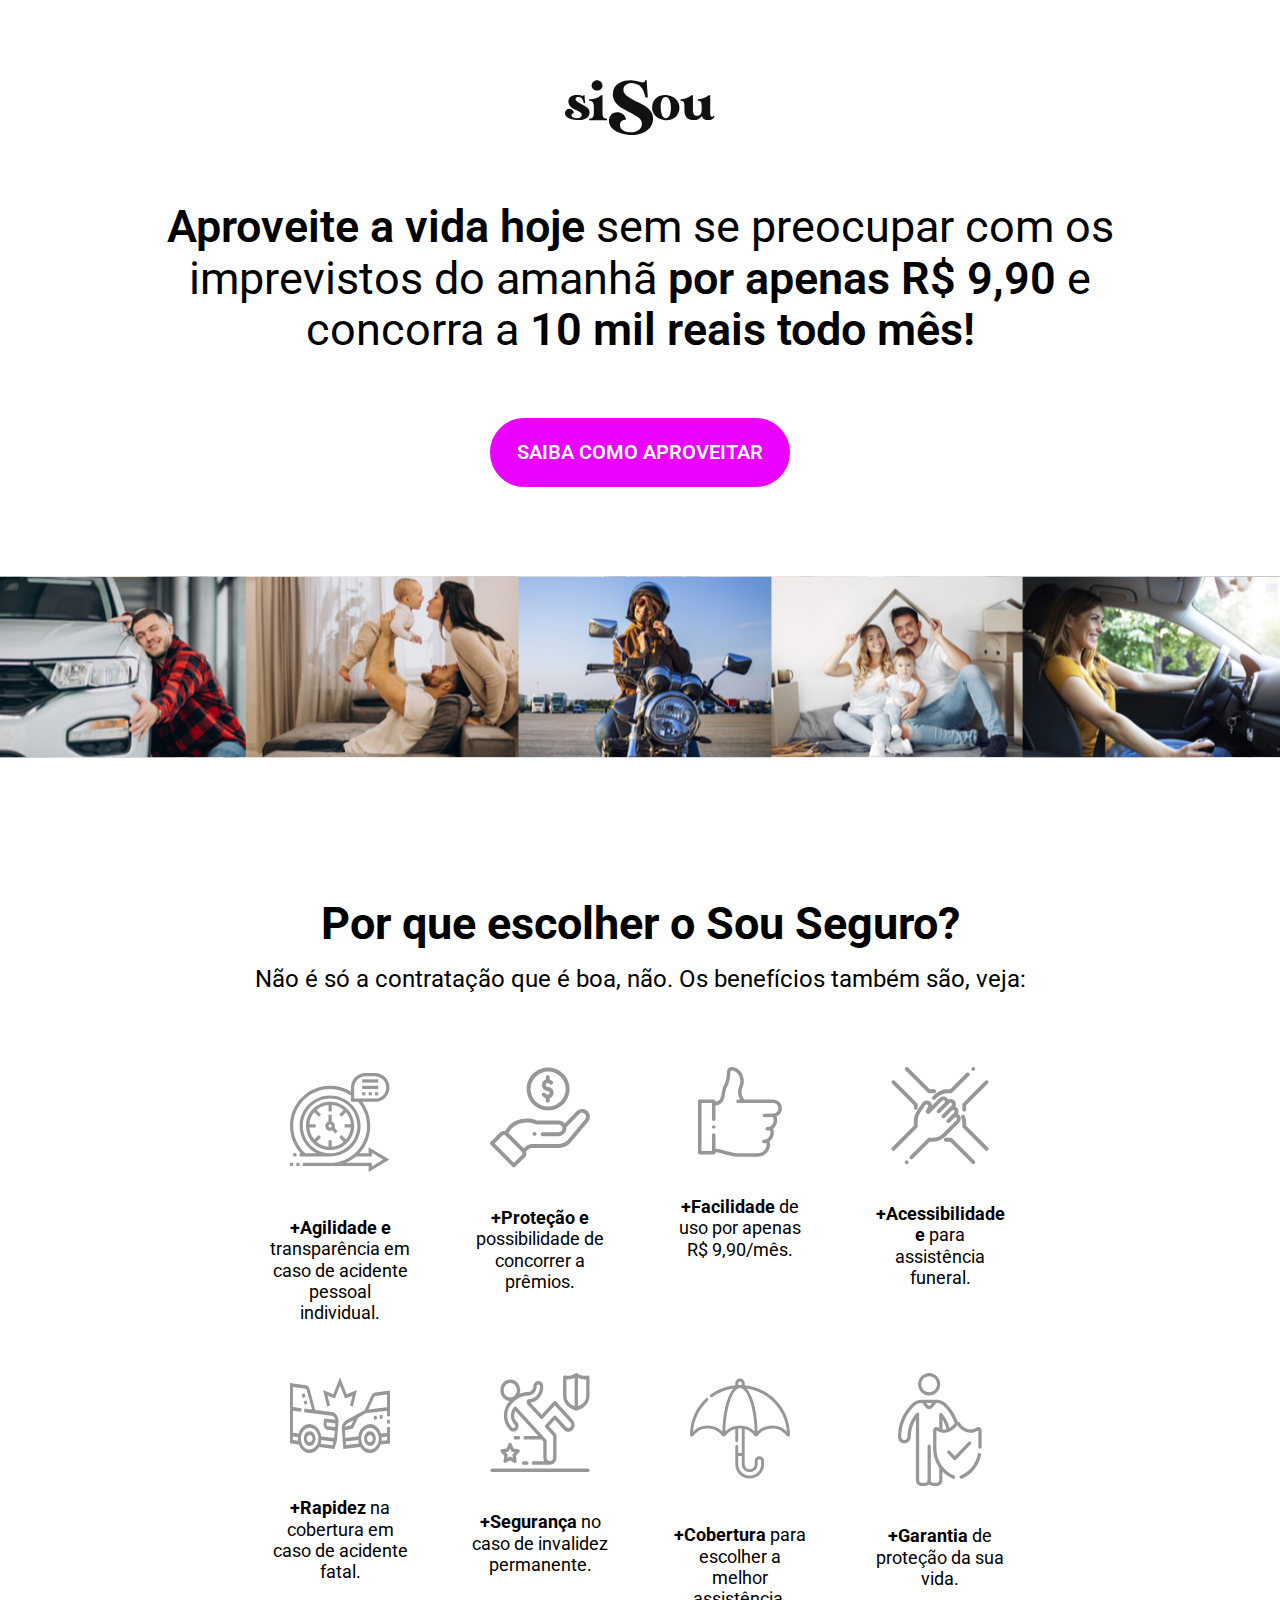
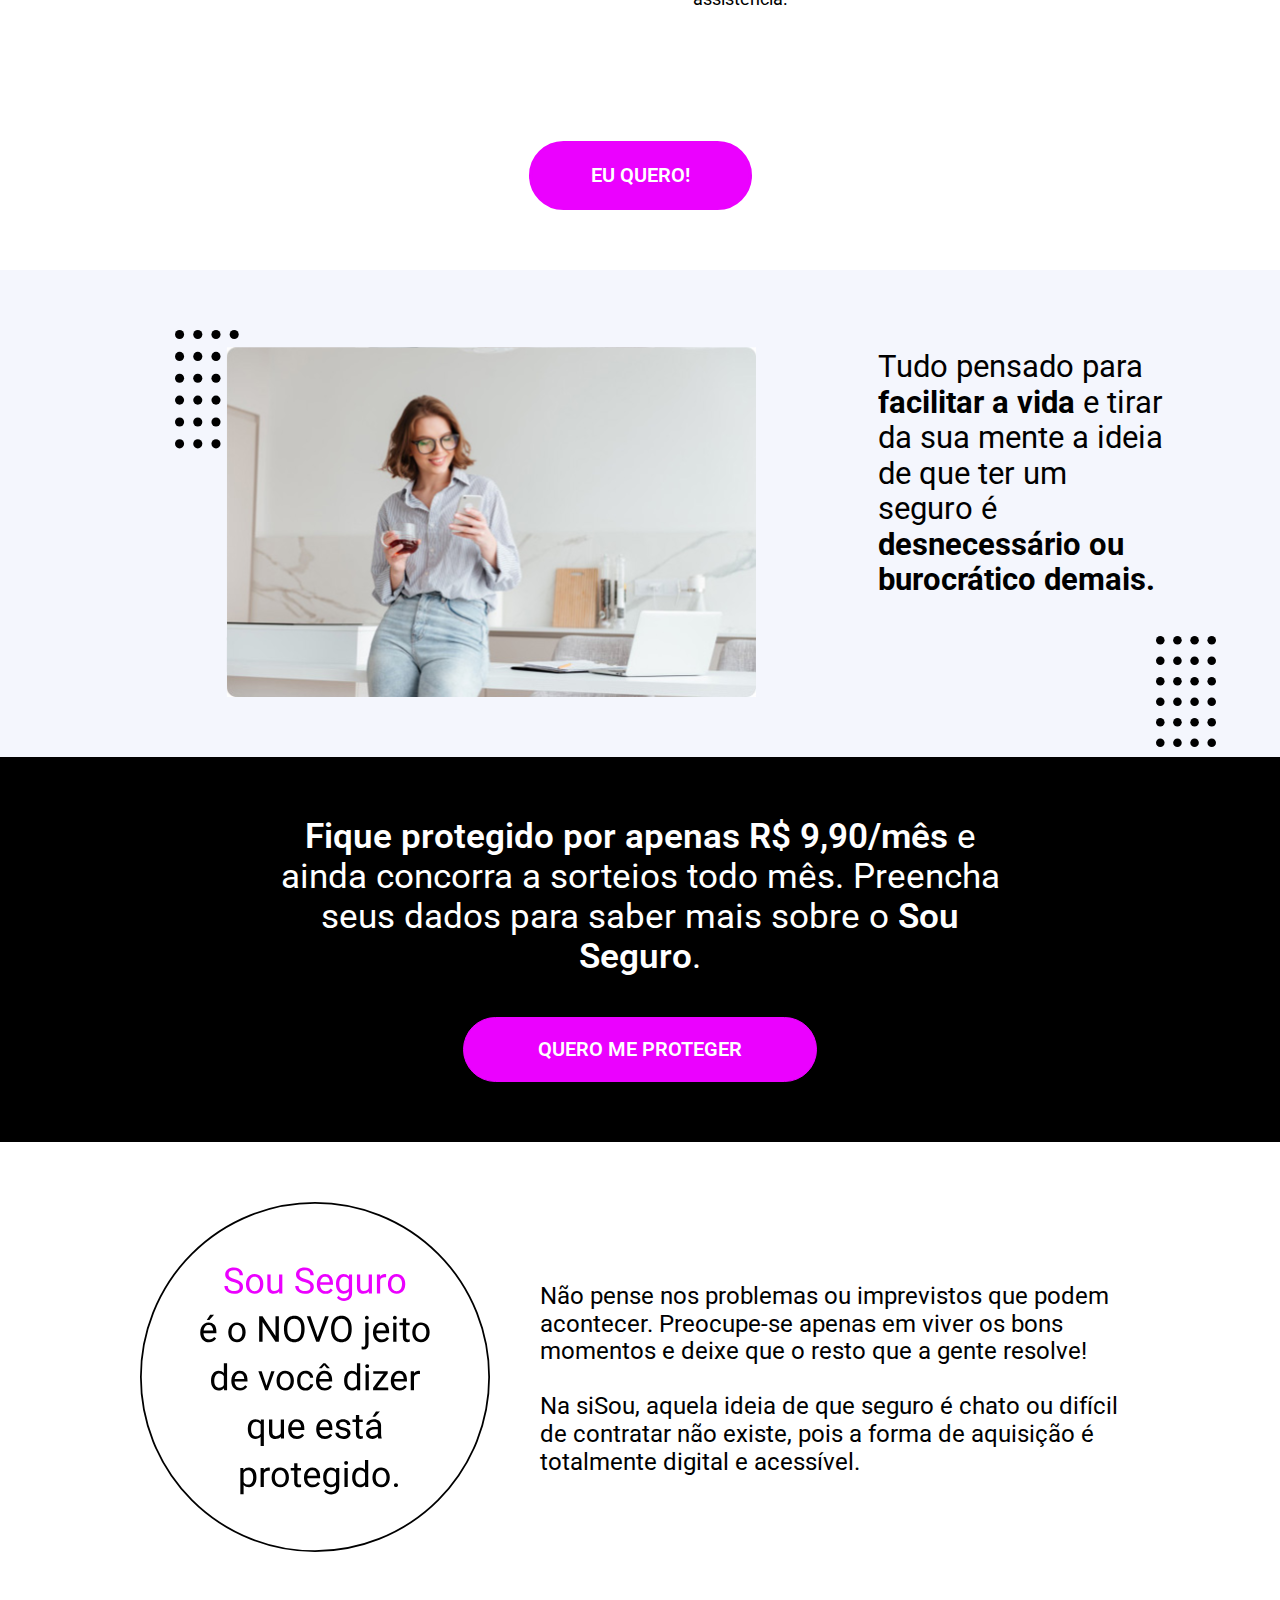
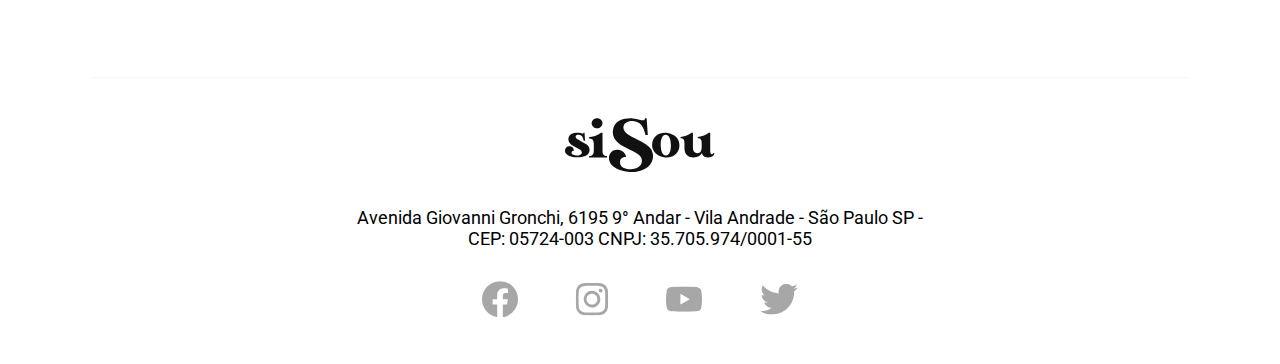
==== commit 5d318242: "update responsive layout" ====
--- a/index.html
+++ b/index.html
@@ -208,25 +208,30 @@
 
     <section id="moduleFeature-1">
       <div class="container">
-        <h2><span>Fique protegido por apenas R$ 9,90/mês</span> e ainda concorra a sorteios 
-          todo mês. Preencha seus dados para saber mais sobre o <span>Sou Seguro</span>. 
-          </h2>
-
-        <a href="https://sisou.com.br/lead" class="btn-cta">QUERO ME PROTEGER</a>
+        <div class="content">
+          <h2><span>Fique protegido por apenas R$ 9,90/mês</span> e ainda concorra a sorteios 
+            todo mês. Preencha seus dados para saber mais sobre o <span>Sou Seguro</span>. 
+            </h2>
+  
+          <a href="https://sisou.com.br/lead" class="btn-cta">QUERO ME PROTEGER</a>
+        </div>
       </div>
     </section>
 
     <section id="moduleFeature-2">
       <div class="container">
-        <div class="circle">
-          <img src="imgs/circle-text.svg" alt="Sou Seguro.">
-        </div>
-        <div class="content">
-          <p>Não pense nos problemas ou imprevistos que podem acontecer. Preocupe-se apenas em viver os bons momentos e deixe que o resto que a gente resolve!
-            <br><br>
-            Na siSou, aquela ideia de que seguro é chato ou difícil de contratar não existe, pois a forma de aquisição é totalmente digital e acessível. 
-            </p>
-        </div>
+        <div class="moduleFeature-2-content">
+          <div class="circle">
+            <img src="imgs/circle-text.svg" alt="Sou Seguro.">
+          </div>
+          <div class="content">
+            <p>Não pense nos problemas ou imprevistos que podem acontecer. Preocupe-se apenas em viver os bons momentos e deixe que o resto que a gente resolve!
+              <br><br>
+              Na siSou, aquela ideia de que seguro é chato ou difícil de contratar não existe, pois a forma de aquisição é totalmente digital e acessível. 
+              </p>
+          </div>
+        </div>
+        
       </div>
     </section>
 
--- a/css/styles.css
+++ b/css/styles.css
@@ -363,16 +363,14 @@
 
 #moduleFeature {
   width: 100%;
+}
+
+#moduleFeature .container {
+  position: relative;
+  background-color: #F4F6FD;
+  padding: 60px;
+  width: 100%;
   max-width: 1400px;
-  padding: 60px;
-  margin: 60px auto 0px auto;
-  background-color: #F4F6FD;
-  position: relative;
-}
-
-#moduleFeature .container {
-  width: 100%;
-  max-width: 900px;
   margin: 0 auto;
   display: -webkit-box;
   display: -ms-flexbox;
@@ -496,28 +494,30 @@
 
 #moduleFeature-1 {
   width: 100%;
+}
+
+#moduleFeature-1 .container {
+  width: 100%;
   max-width: 1400px;
-  margin: 0 auto;
   padding: 60px;
   background-color: #000000;
-}
-
-@media only screen and (max-width: 768px) {
-  #moduleFeature-1 {
+  margin: 0 auto;
+}
+
+@media only screen and (max-width: 768px) {
+  #moduleFeature-1 .container {
     padding: 60px 40px;
   }
 }
 
 @media only screen and (max-width: 560px) {
-  #moduleFeature-1 {
+  #moduleFeature-1 .container {
     padding: 60px 30px;
   }
 }
 
-#moduleFeature-1 .container {
-  width: 100%;
+#moduleFeature-1 .container .content {
   max-width: 800px;
-  margin: 0 auto;
   display: -webkit-box;
   display: -ms-flexbox;
   display: flex;
@@ -531,6 +531,7 @@
   -webkit-box-pack: center;
       -ms-flex-pack: center;
           justify-content: center;
+  margin: 0 auto;
 }
 
 #moduleFeature-1 .container h2 {
@@ -597,9 +598,7 @@
 
 #moduleFeature-2 {
   width: 100%;
-  max-width: 1400px;
   padding: 60px;
-  margin: 0 auto;
 }
 
 @media only screen and (max-width: 768px) {
@@ -615,6 +614,12 @@
 }
 
 #moduleFeature-2 .container {
+  width: 100%;
+  max-width: 1400px;
+  margin: 0 auto;
+}
+
+#moduleFeature-2 .container .moduleFeature-2-content {
   width: 100%;
   max-width: 1000px;
   margin: 0 auto;
@@ -630,7 +635,7 @@
 }
 
 @media only screen and (max-width: 992px) {
-  #moduleFeature-2 .container {
+  #moduleFeature-2 .container .moduleFeature-2-content {
     -webkit-box-orient: vertical;
     -webkit-box-direction: normal;
         -ms-flex-direction: column;
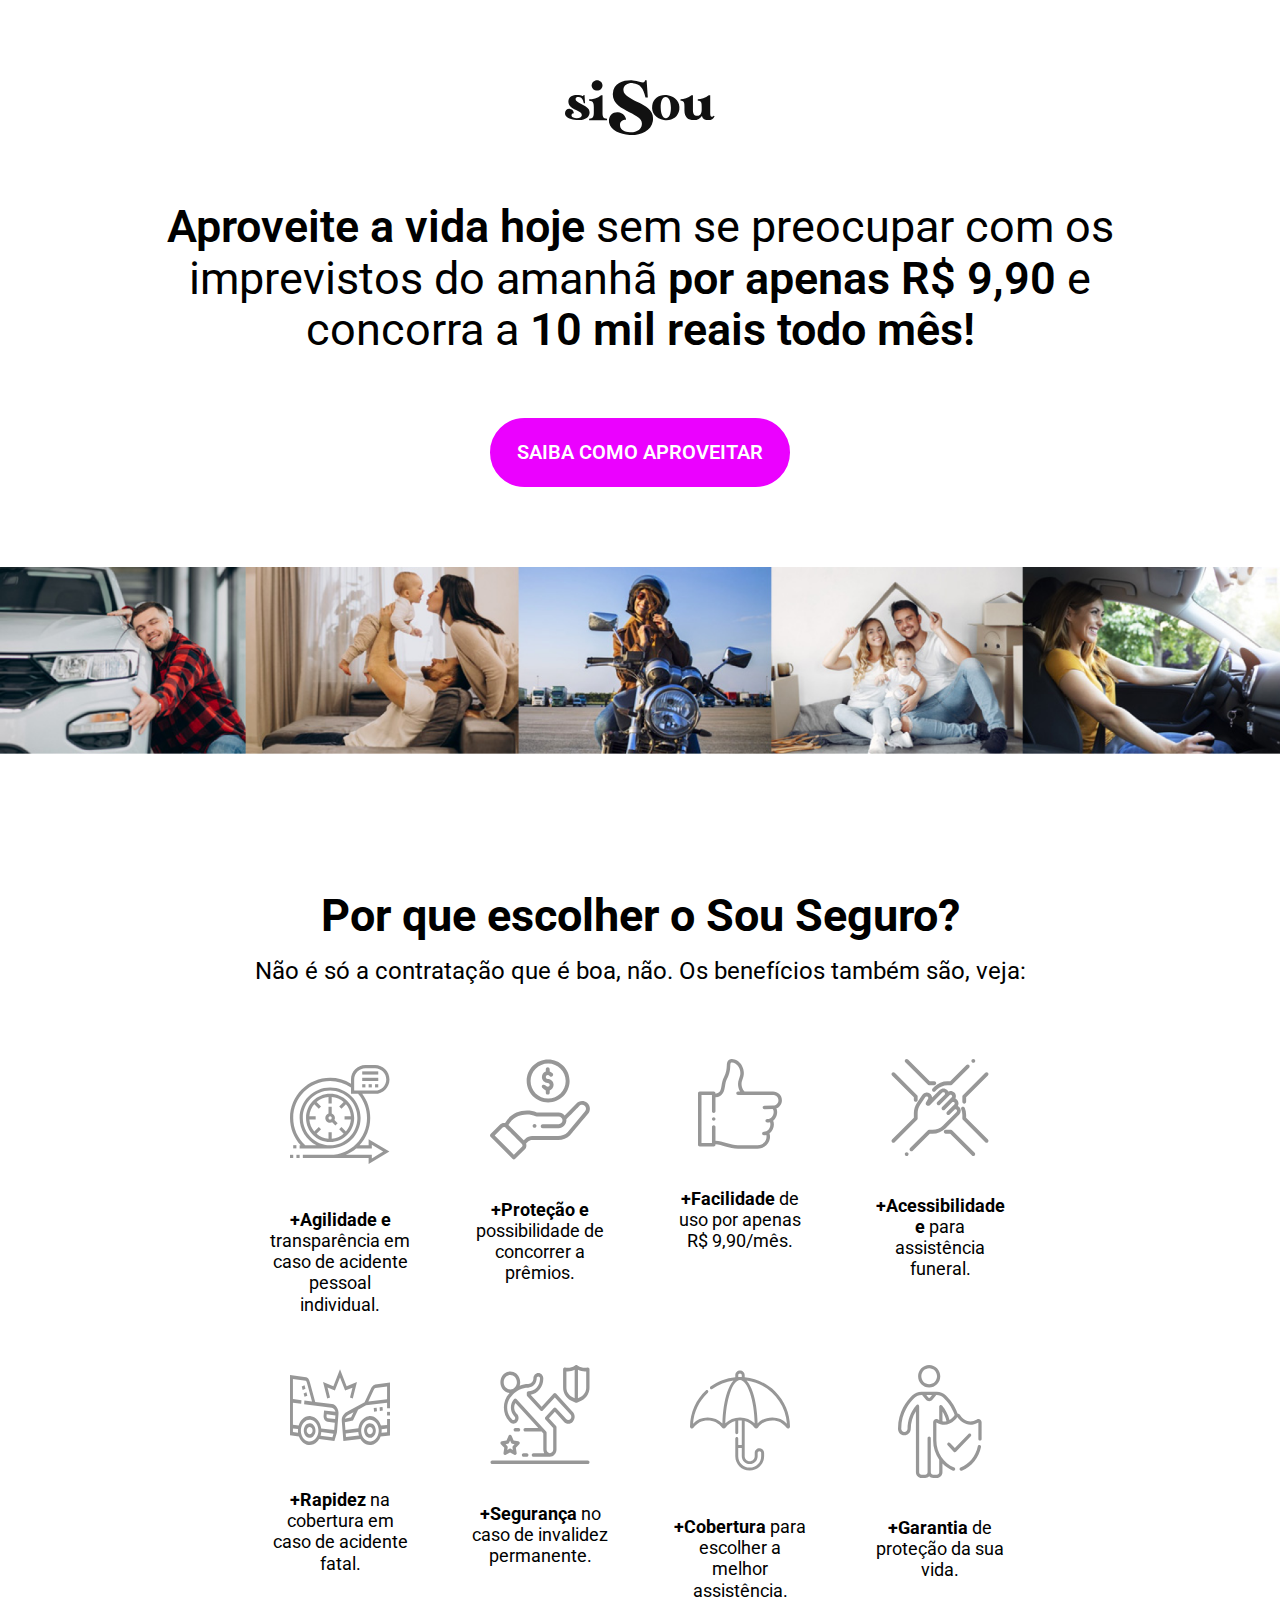
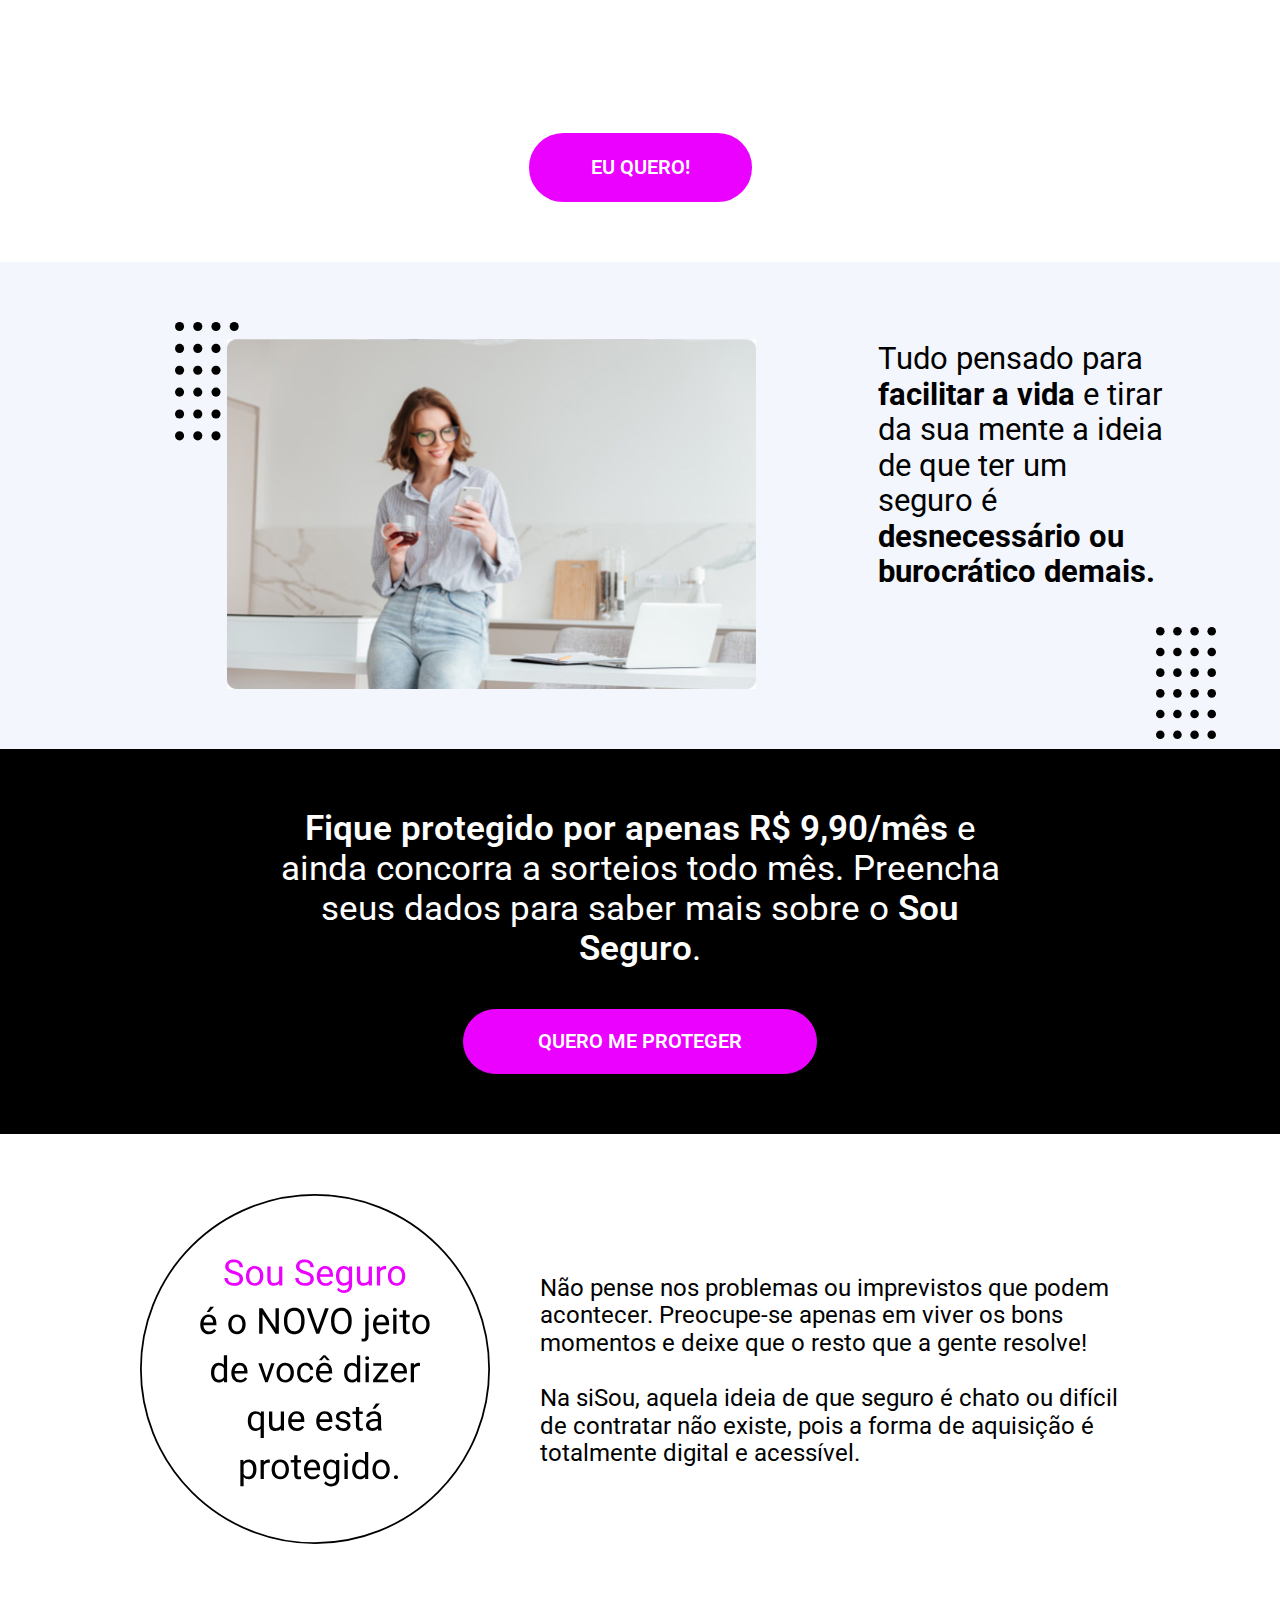
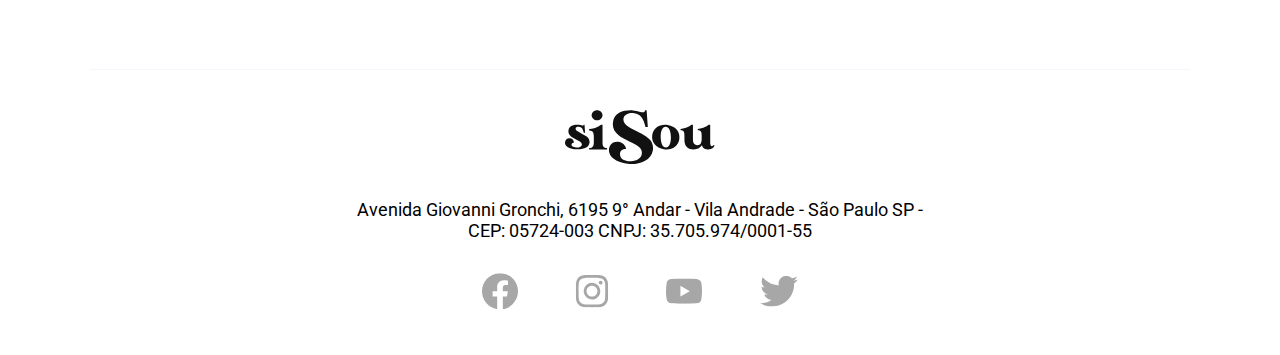
==== commit 6f070f28: "update max-width all section" ====
--- a/index.html
+++ b/index.html
@@ -5,7 +5,6 @@
     <meta http-equiv="X-UA-Compatible" content="IE=edge,chrome=1" />
 
     <!-- Meta para HTML puro -->
-    <title></title>
     <meta
       name="viewport"
       content="width=device-width, initial-scale=1, maximum-scale=5"
@@ -71,7 +70,9 @@
 
     <section id="moduleBanner">
       <div class="container">
-        <div class="banner-wrapper"></div>
+        <img class="fullscreen" src="imgs/strip-fullscreen.png" alt="Strip de imagens de seguros">
+        <img class="mediumscreen" src="imgs/strip-mediumscreen.png" alt="Strip de imagens de seguros">
+        <img class="mobile" src="imgs/strip-mobile.png" alt="Strip de imagens de seguros">
       </div>
     </section>
 
@@ -237,7 +238,7 @@
 
     <footer id="moduleFooter">
       <div class="container">
-        <a href="#"><img class="logo" src="imgs/logo.svg" alt="Logotipo siSou"></a>
+        <a href="https://joilsonmslopes.github.io/sisou/index.html"><img class="logo" src="imgs/logo.svg" alt="Logotipo siSou"></a>
         <div class="text-content">
           <h3>Avenida Giovanni Gronchi, 6195 9° Andar - Vila Andrade - São Paulo SP - 
             CEP: 05724-003 CNPJ: 35.705.974/0001-55</h3>
--- a/css/styles.css
+++ b/css/styles.css
@@ -21,6 +21,8 @@
 
 #moduleHeader {
   width: 100%;
+  max-width: 1920px;
+  margin: 0 auto;
 }
 
 #moduleHeader .container {
@@ -142,37 +144,53 @@
 
 #moduleBanner .container {
   width: 100%;
-  max-width: 1400px;
-  margin: 0 auto;
-}
-
-#moduleBanner .banner-wrapper {
-  width: 100%;
-  height: 200px;
-  background: url("../imgs/strip-fullscreen.svg");
-  background-repeat: no-repeat;
-  background-size: 100% 100%;
-}
-
-@media only screen and (max-width: 768px) {
-  #moduleBanner .banner-wrapper {
-    background: url("../imgs/strip-mediumscreen.svg");
-    background-size: 100% 100%;
-    background-repeat: no-repeat;
-  }
-}
-
-@media only screen and (max-width: 560px) {
-  #moduleBanner .banner-wrapper {
-    background: url("../imgs/strip-mobile.svg");
-    background-size: 100% 100%;
-    background-repeat: no-repeat;
+  max-width: 1920px;
+  margin: 0 auto;
+}
+
+#moduleBanner img.fullscreen {
+  width: 100%;
+}
+
+@media only screen and (max-width: 768px) {
+  #moduleBanner img.fullscreen {
+    display: none;
+  }
+}
+
+#moduleBanner img.mediumscreen {
+  display: none;
+  width: 100%;
+  max-width: 768px;
+}
+
+@media only screen and (max-width: 768px) {
+  #moduleBanner img.mediumscreen {
+    display: block;
+  }
+}
+
+@media only screen and (max-width: 560px) {
+  #moduleBanner img.mediumscreen {
+    display: none;
+  }
+}
+
+#moduleBanner img.mobile {
+  display: none;
+  width: 100%;
+  max-width: 560px;
+}
+
+@media only screen and (max-width: 560px) {
+  #moduleBanner img.mobile {
+    display: block;
   }
 }
 
 #moduleBenefits {
   width: 100%;
-  max-width: 1400px;
+  max-width: 1920px;
   margin: 60px auto;
   display: -webkit-box;
   display: -ms-flexbox;
@@ -363,11 +381,13 @@
 
 #moduleFeature {
   width: 100%;
+  max-width: 1920px;
+  margin: 0 auto;
+  background-color: #F4F6FD;
 }
 
 #moduleFeature .container {
   position: relative;
-  background-color: #F4F6FD;
   padding: 60px;
   width: 100%;
   max-width: 1400px;
@@ -494,13 +514,15 @@
 
 #moduleFeature-1 {
   width: 100%;
+  max-width: 1920px;
+  background-color: #000000;
+  margin: 0 auto;
 }
 
 #moduleFeature-1 .container {
   width: 100%;
-  max-width: 1400px;
+  max-width: 1920px;
   padding: 60px;
-  background-color: #000000;
   margin: 0 auto;
 }
 
@@ -615,7 +637,7 @@
 
 #moduleFeature-2 .container {
   width: 100%;
-  max-width: 1400px;
+  max-width: 1920px;
   margin: 0 auto;
 }
 
@@ -716,7 +738,7 @@
 
 #moduleFooter {
   width: 100%;
-  max-width: 1400px;
+  max-width: 1920px;
   margin: 60px auto 0px auto;
 }
 
